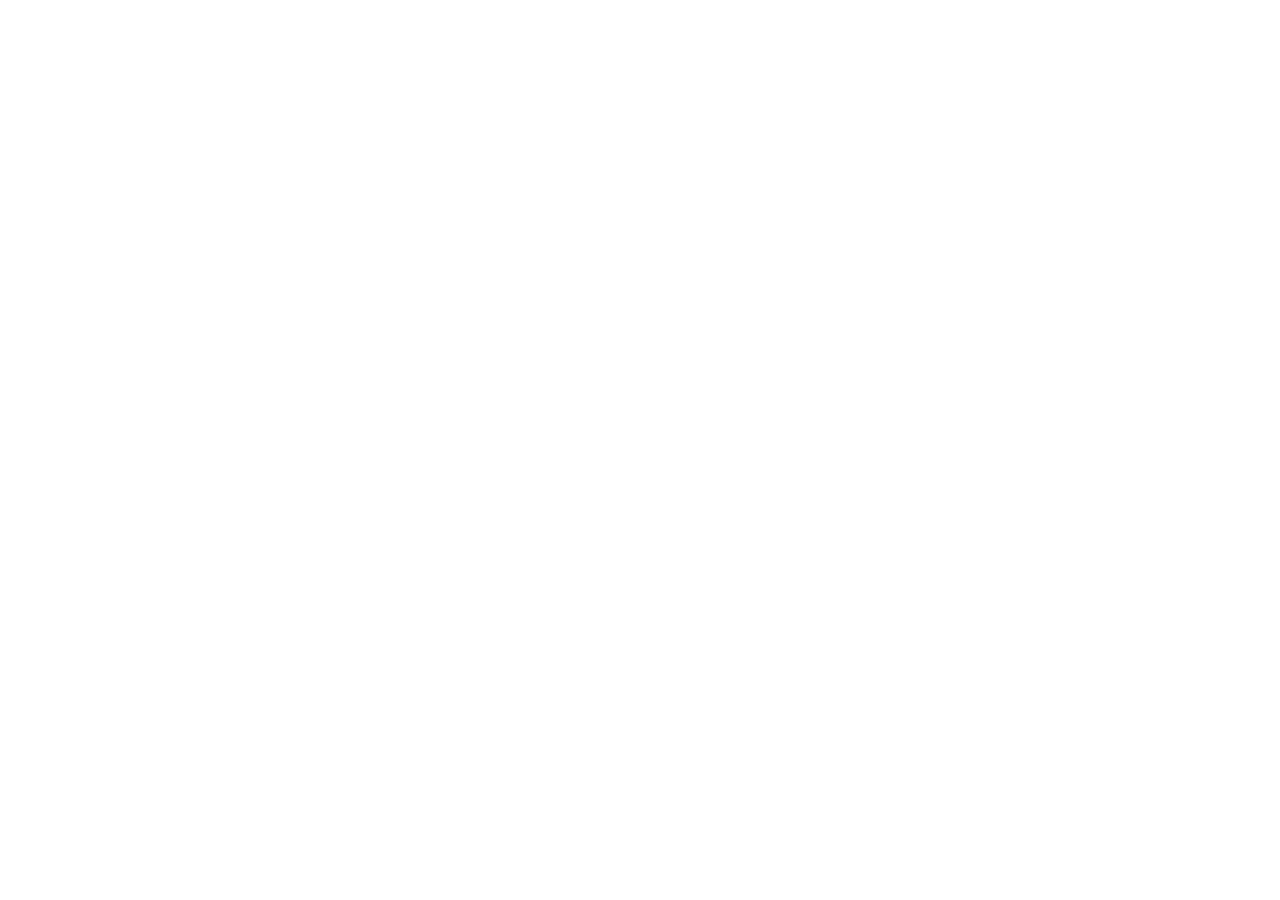
==== contact.html @ c7b489a5 "Init : création du dépôt, arborescence des fichiers et structure HTML de base" ====
<!DOCTYPE html>
<html lang="en">
<head>
    <meta charset="UTF-8">
    <meta name="viewport" content="width=device-width, initial-scale=1.0">
    <title>Contact</title>

    <!-- Votre feuille de style personnelle -->
    <link rel="stylesheet" href="css/style.css">
</head>
<body>
   
    

    <script src="js/main.js"></script>
</body>
</html>
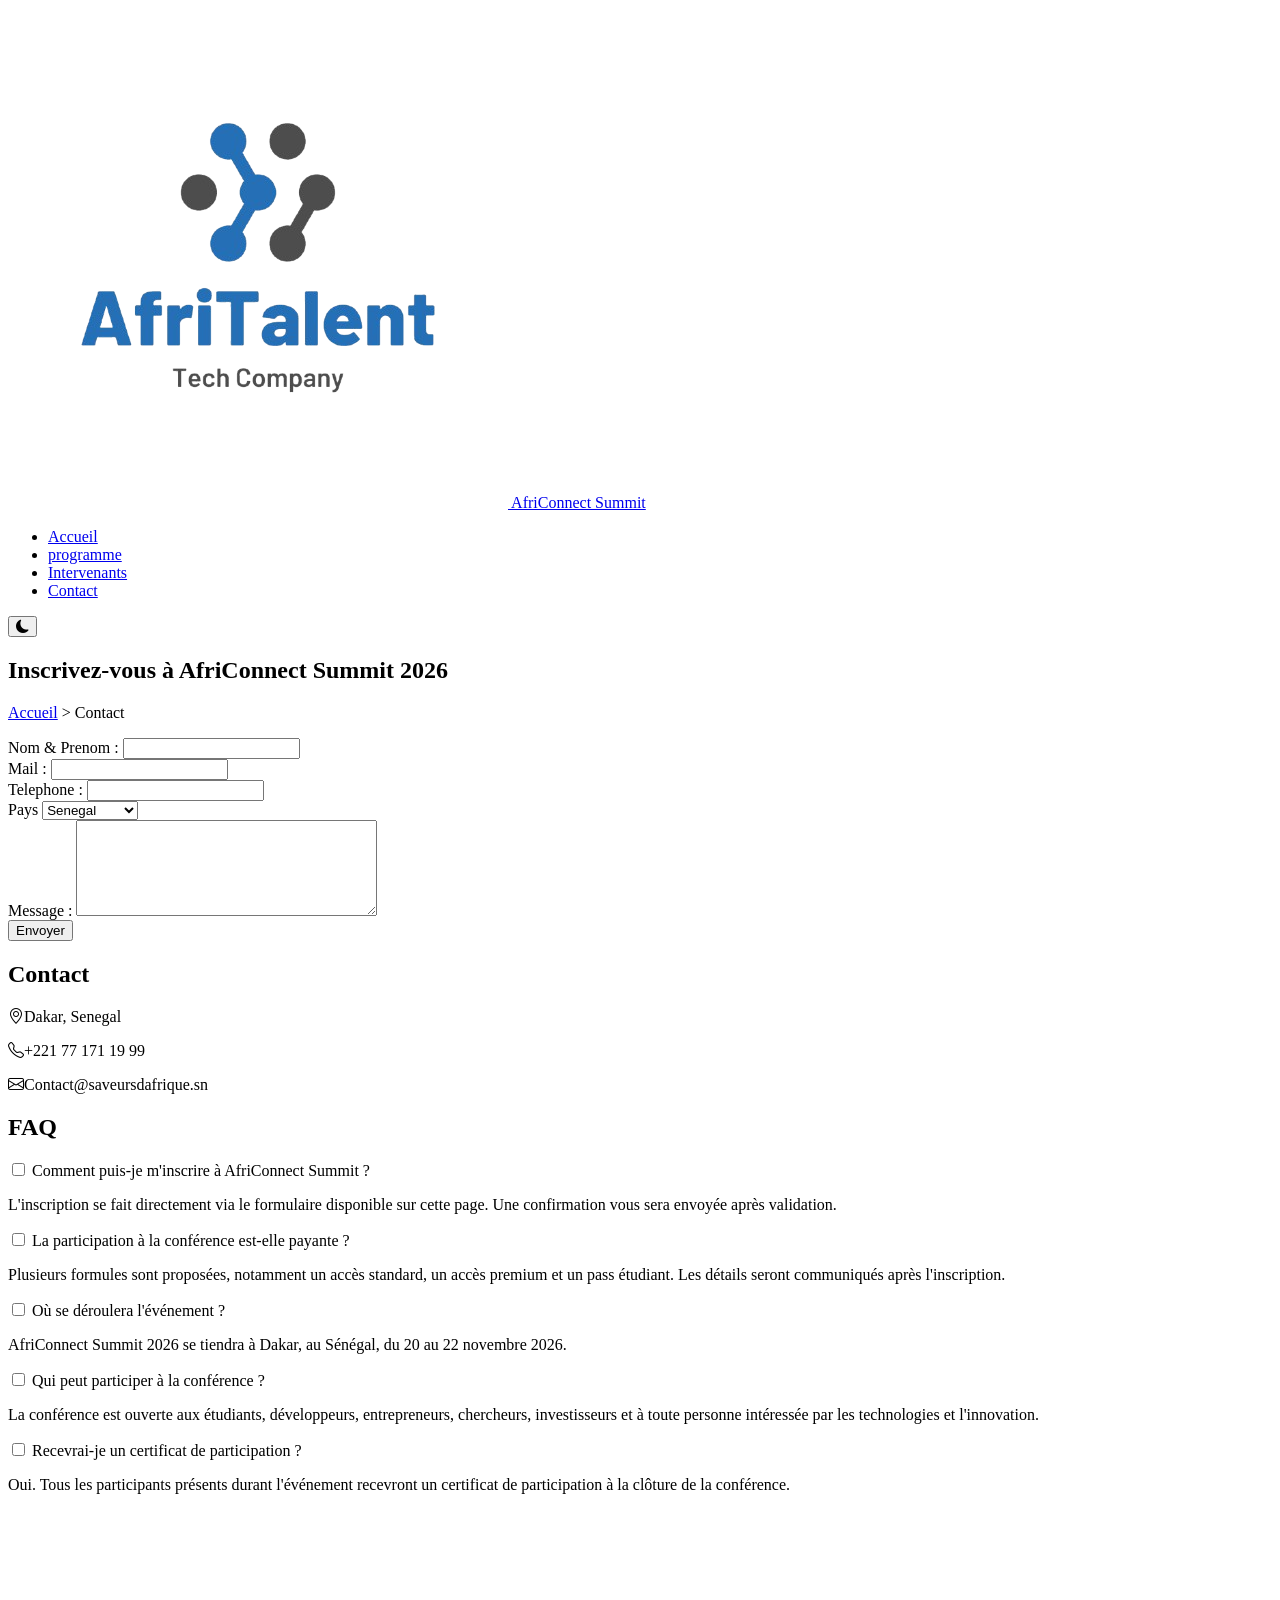
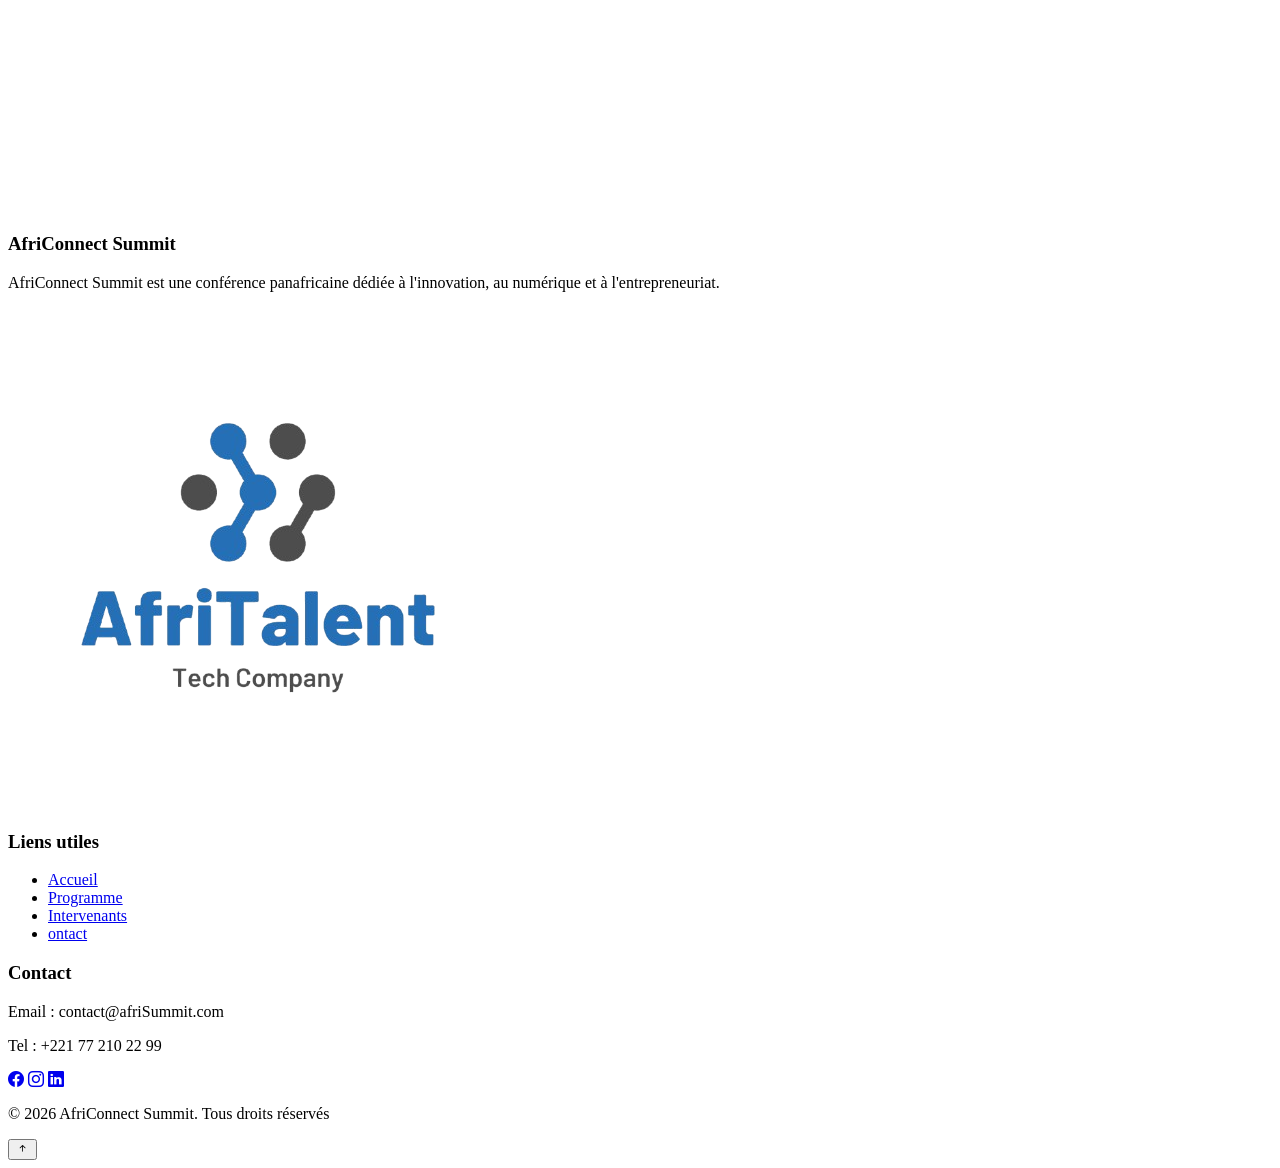
==== commit 8a928929: "HTML : structure complète des 4 pages avec sections et contenu texte" ====
--- a/contact.html
+++ b/contact.html
@@ -3,14 +3,221 @@
 <head>
     <meta charset="UTF-8">
     <meta name="viewport" content="width=device-width, initial-scale=1.0">
-    <title>Contact</title>
-
+    <title>Inscription & Contact</title>
+
+    <!--Bootstrap icon  -->
+    <link rel="stylesheet" href="https://cdn.jsdelivr.net/npm/bootstrap-icons@1.13.1/font/bootstrap-icons.min.css">
     <!-- Votre feuille de style personnelle -->
     <link rel="stylesheet" href="css/style.css">
 </head>
 <body>
-   
+   <header>
+    <nav>
+        <a href="index.html"><img src="images/logo_AfriTalent-removebg.png" alt="">
+            AfriConnect Summit
+        </a>
+        <ul>
+            <li><a href="index.html">Accueil</a></li>
+            <li><a href="programme.html">programme</a></li>
+            <li><a href="intervenants.html">Intervenants</a></li>
+            <li><a href="contact.html">Contact</a></li>
+        </ul>
+        <button>
+            <i class="bi bi-moon-fill"></i>
+        </button>
+    </nav>
+   </header>
+
+   <!-- Contenu principal -->
+    <main>
+        <!-- Section Hero -->
+        <section>
+            <div>
+                <h1>Inscrivez-vous à AfriConnect Summit 2026</h1>
+                <p>
+                    <a href="index.html">Accueil</a> > Contact
+                </p>
+            </div>
+        </section>
+
+        <!-- Section FORMULAIRE -->
+        <section>
+            <div>
+                <form action="" method="">
+                    <div class="div-form">
+                        <label for="nom">Nom & Prenom :</label>
+                        <input type="text" id="nom">
+                        <span class="erreur" id="nomPrenomErreur"></span>
+                    </div>
+                    <div class="div-form">
+                        <label for="mail">Mail :</label>
+                        <input type="email" id="mail">
+                        <span class="erreur" id="mailErreur"></span>
+                    </div>
+                    <div class="div-form">
+                        <label for="telephone">Telephone :</label>
+                        <input type="tel" name="telephone" id="telephone">
+                        <span class="erreur" id="telErreur"></span>
+                    </div>
+                    <div class="div-form">
+                        <label for="pays">Pays</label>
+                        <select name="pays" id="pays">
+                            <option value="Senegal">Senegal</option>
+                            <option value="Maroc">Maroc</option>
+                            <option value="Egypte">Egypte</option>
+                            <option value="Nigeria">Nigeria</option>
+                            <option value="Ghana">Ghana</option>
+                            <option value="Congo">RD Congo</option>
+                            <option value="Ethiopie">Ethiopie</option>
+                            <option value="Mali">Mali</option>
+                            <option value="Guinee">Guinee</option>
+                            <option value="Gambie">Gambie</option>
+                            <option value="Cote d'ivoire">Cote d'ivoire</option>
+                            <option value="Rwanda">Rwanda</option>
+                        </select>
+                        <span class="erreur" id="paysErreur"></span>
+                    </div>
+                    <div class="div-form">
+                        <label for="message">Message :</label>
+                        <textarea name="message" id="message" rows="6" cols="35"></textarea>
+                        <span class="erreur" id="messageErreur"></span>
+                    </div>
+                    <button type="submit">Envoyer</button>
+                </form>
+                <div id="confirmation" class="success"></div>
+
+            </div>
+            <div id="div-contact">  
+                <h2>Contact</h2>
+                <p><i class="bi bi-geo-alt"></i>Dakar, Senegal</p>
+                <p><i class="bi bi-telephone"></i>+221 77 171 19 99</p>
+                <p><i class="bi bi-envelope"></i>Contact@saveursdafrique.sn</p>
+            </div>
+        </section>
+
+        <!-- Section FAQ -->
+        <section>
+            <h2>FAQ</h2>
+
+            <div class="faq-item">
+                <input type="checkbox" id="faq1">
+                <label for="faq1">
+                    Comment puis-je m'inscrire à AfriConnect Summit ?
+                </label>
+
+                <div class="faq-content">
+                    <p>
+                        L'inscription se fait directement via le formulaire disponible sur cette
+                        page. Une confirmation vous sera envoyée après validation.
+                    </p>
+                </div>
+            </div>
+
+            <div class="faq-item">
+                <input type="checkbox" id="faq2">
+                <label for="faq1">
+                    La participation à la conférence est-elle payante ?
+                </label>
+                
+                <div class="faq-content">
+                    <p>
+                        Plusieurs formules sont proposées, notamment un accès standard, un accès premium et 
+                        un pass étudiant. Les détails seront communiqués après l'inscription.
+                    </p>
+                </div>
+            </div>
+
+            <div class="faq-item">
+                <input type="checkbox" id="faq3">
+                <label for="faq1">
+                    Où se déroulera l'événement ?
+                </label>
+                
+                <div class="faq-content">
+                    <p>
+                        AfriConnect Summit 2026 se tiendra à Dakar, au Sénégal, du 20 au 22 novembre 2026.
+                    </p>
+                </div>
+            </div>
+
+            <div class="faq-item">
+                <input type="checkbox" id="faq4">
+                <label for="faq1">
+                    Qui peut participer à la conférence ?
+                </label>
+                
+                <div class="faq-content">
+                    <p>
+                        La conférence est ouverte aux étudiants, développeurs, entrepreneurs, chercheurs, 
+                        investisseurs et à toute personne intéressée par les technologies et l'innovation.
+                    </p>
+                </div>
+            </div>
+
+            <div class="faq-item">
+                <input type="checkbox" id="faq5">
+                <label for="faq1">
+                    Recevrai-je un certificat de participation ?
+                </label>
+                
+                <div class="faq-content">
+                    <p>
+                        Oui. Tous les participants présents durant l'événement recevront un certificat 
+                        de participation à la clôture de la conférence.
+                    </p>
+                </div>
+            </div>
+        </section>
+
+        <!-- Section iframe -->
+        <section>
+            <iframe src="https://www.google.com/maps/embed?pb=!1m18!1m12!1m3!1d3858.5187823338842!2d-17.200932724891157!3d14.739777385763217!2m3!1f0!2f0!3f0!3m2!1i1024!2i768!4f13.1!3m3!1m2!1s0xec19feb37b00737%3A0xcc39a5adb92c7ea7!2sCentre%20des%20Expositions%20a%20Diamniadio%20(C.I.C.A.D)!5e0!3m2!1sfr!2ssn!4v1783547538819!5m2!1sfr!2ssn" width="400" height="300" style="border:0;" allowfullscreen="" loading="lazy" referrerpolicy="strict-origin-when-cross-origin"></iframe>
+        </section>
+
+    </main>
     
+
+    <footer>
+        <div>
+            <div>
+                <div>
+                    <h3>AfriConnect Summit</h3>
+                    <p>AfriConnect Summit est une conférence panafricaine dédiée à l'innovation, au numérique et à l'entrepreneuriat.</p>
+                    <img src="images/logo_AfriTalent-removebg.png" alt="">
+                </div>
+
+                <div>
+                    <h3>Liens utiles</h3>
+                    <ul >
+                        <li><a href="index.html">Accueil</a></li>
+                        <li><a href="programme.html">Programme</a></li>
+                        <li><a href="intervenants.html">Intervenants</a></li>
+                        <li><a href="contact.html">ontact</a></li>
+                    </ul>
+                </div>
+                
+                <div>
+                    <h3>Contact</h3>
+                    <p>Email : contact@afriSummit.com</p>
+                    <p>Tel : +221 77 210 22 99</p>
+                </div>
+            </div>
+
+            <div>
+                <a href="http://www.facebook.com"><i class="bi bi-facebook"></i></a>
+                <a href="http://www.instagram.com"><i class="bi bi-instagram"></i></a>
+                <a href="http://www.linkedin.com"><i class="bi bi-linkedin"></i></a>
+            </div> 
+
+            <div class="text-center py-4">
+                <p>&copy; 2026 AfriConnect Summit. Tous droits réservés</p>
+            </div>
+            <!-- Bouton retour en haut -->
+            <button id="btn-Top">
+                <i class="bi bi-arrow-up-short"></i>
+            </button>
+        </div>
+    </footer>
 
     <script src="js/main.js"></script>
 </body>
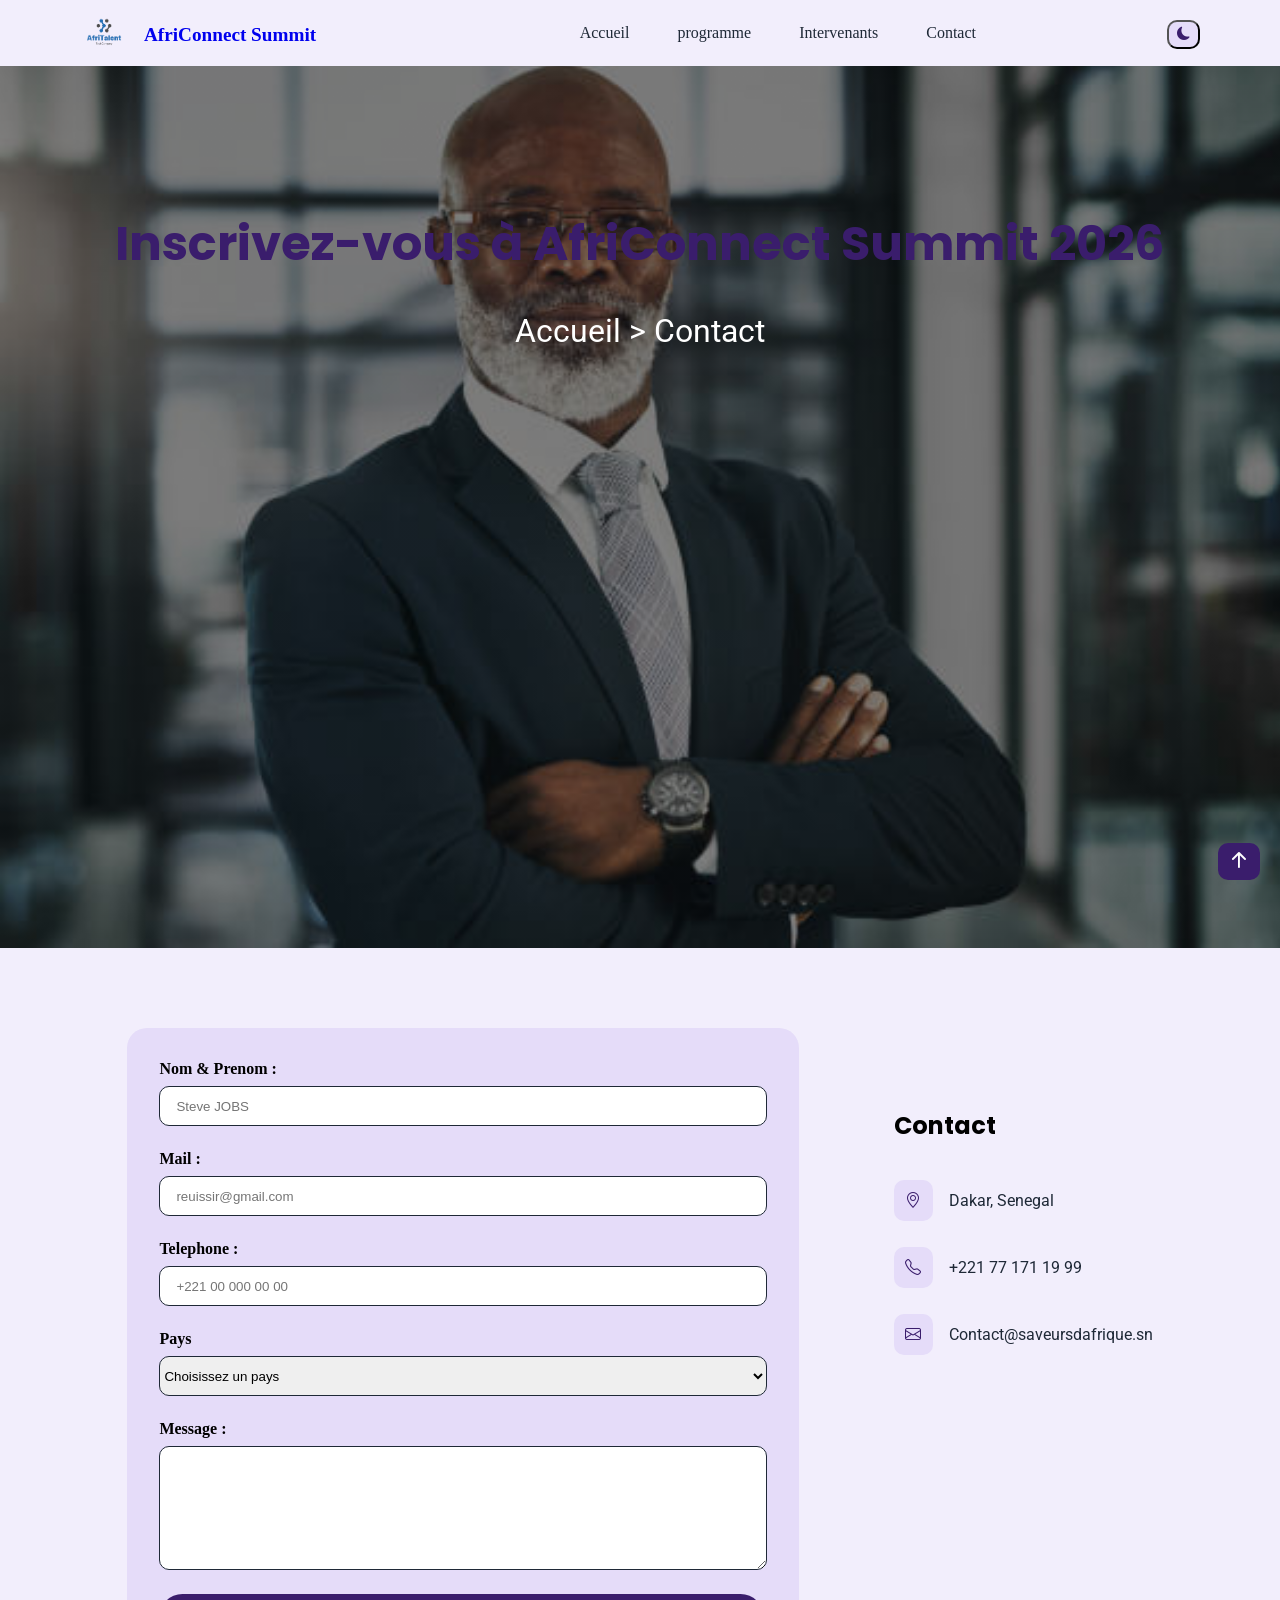
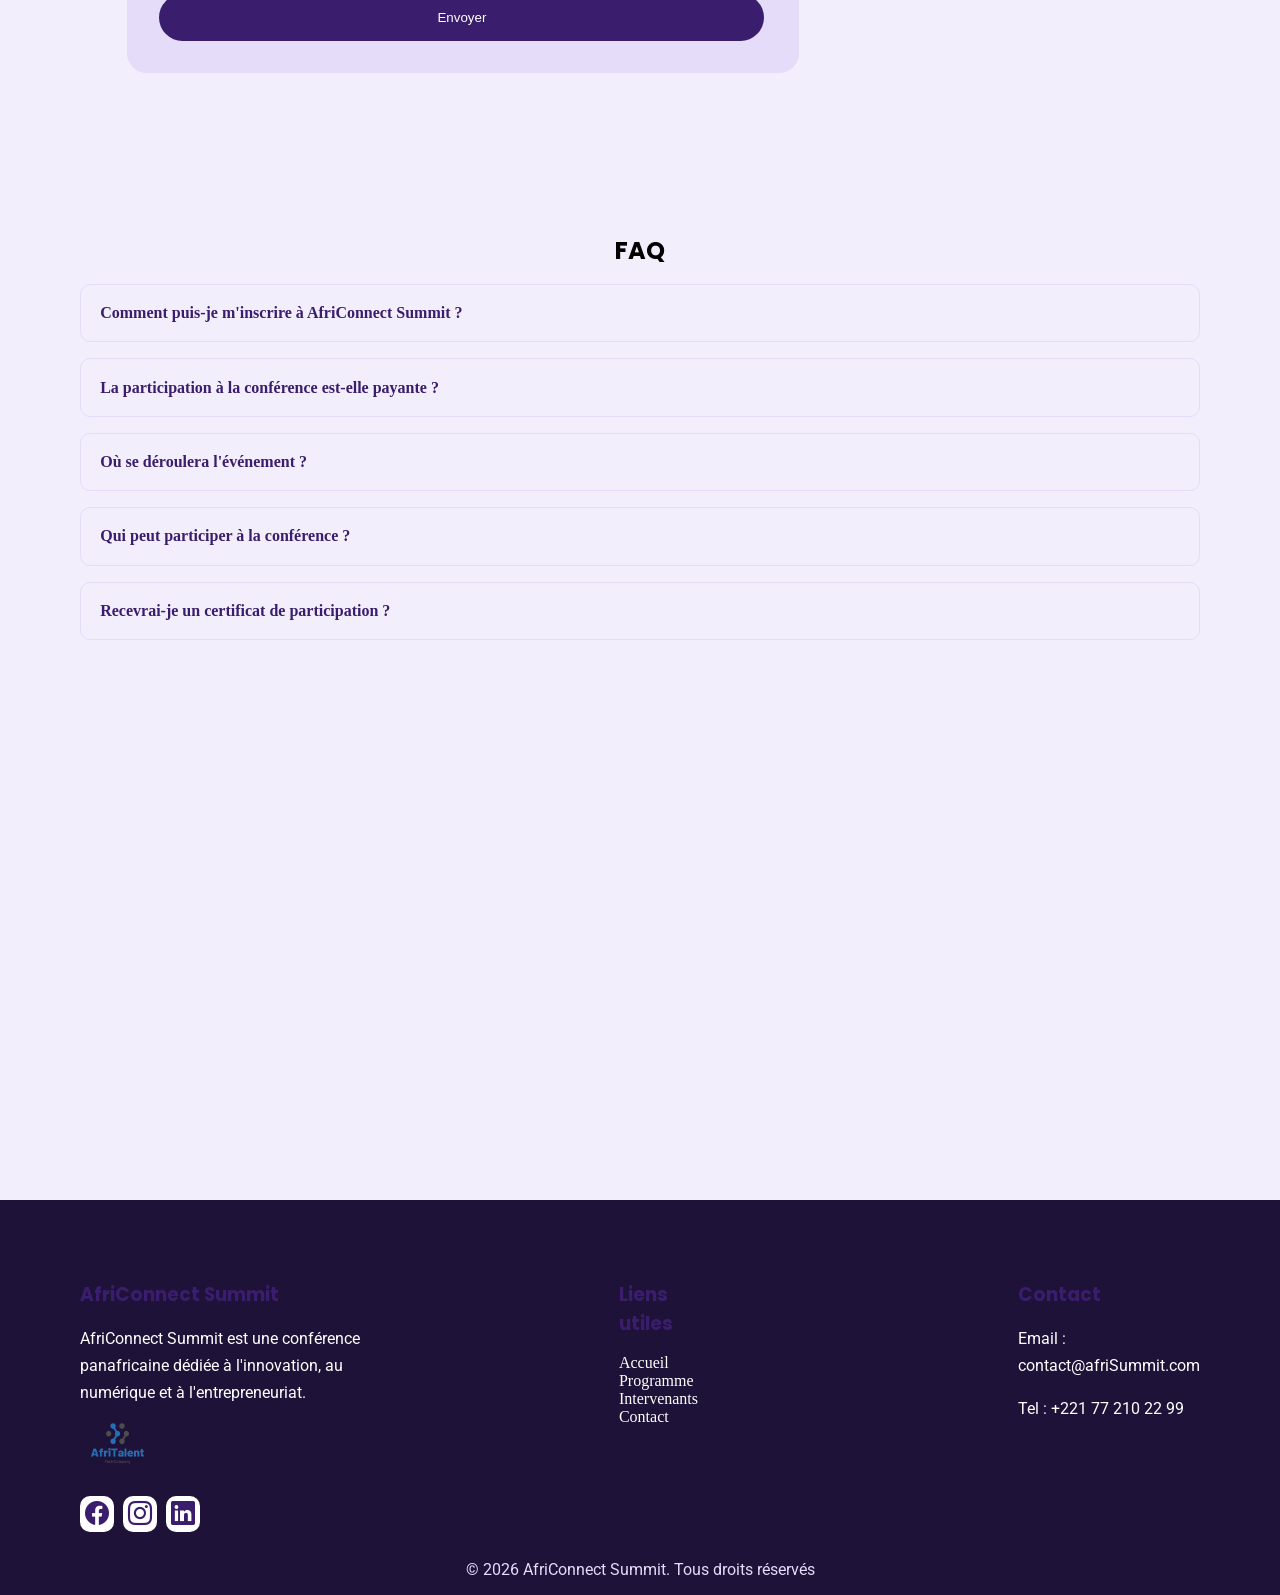
==== commit 258a850e: "CSS : variables, typographie, layout général et styles de base" ====
--- a/contact.html
+++ b/contact.html
@@ -5,34 +5,46 @@
     <meta name="viewport" content="width=device-width, initial-scale=1.0">
     <title>Inscription & Contact</title>
 
+    <!-- Polices -->
+    <link rel="preconnect" href="https://fonts.googleapis.com">
+    <link rel="preconnect" href="https://fonts.gstatic.com" crossorigin>
+    <link href="https://fonts.googleapis.com/css2?family=Poppins:ital,wght@0,100;0,200;0,300;0,400;0,500;0,600;0,700;0,800;0,900;1,100;1,200;1,300;1,400;1,500;1,600;1,700;1,800;1,900&family=Roboto:ital,wght@0,100..900;1,100..900&display=swap" rel="stylesheet">
     <!--Bootstrap icon  -->
     <link rel="stylesheet" href="https://cdn.jsdelivr.net/npm/bootstrap-icons@1.13.1/font/bootstrap-icons.min.css">
     <!-- Votre feuille de style personnelle -->
     <link rel="stylesheet" href="css/style.css">
 </head>
 <body>
-   <header>
-    <nav>
-        <a href="index.html"><img src="images/logo_AfriTalent-removebg.png" alt="">
-            AfriConnect Summit
-        </a>
-        <ul>
-            <li><a href="index.html">Accueil</a></li>
-            <li><a href="programme.html">programme</a></li>
-            <li><a href="intervenants.html">Intervenants</a></li>
-            <li><a href="contact.html">Contact</a></li>
-        </ul>
-        <button>
-            <i class="bi bi-moon-fill"></i>
-        </button>
-    </nav>
-   </header>
+    <header>
+        <nav>
+            <div class="navbar">
+                <div class="logo">
+                    <img src="images/logo_AfriTalent-removebg.png" alt="AfriConnect Summit">
+                    <a href="index.html">
+                        AfriConnect Summit
+                    </a>
+                </div>
+                <ul class="menu">
+                    <li><a href="index.html">Accueil</a></li>
+                    <li><a href="programme.html">programme</a></li>
+                    <li><a href="intervenants.html">Intervenants</a></li>
+                    <li><a href="contact.html">Contact</a></li>
+                </ul>
+            </div>
+            <button class="btn-dark">
+                <i class="bi bi-moon-fill"></i>
+            </button>
+            <button class="menu-burger">
+                <i class="bi bi-list"></i>
+            </button>
+        </nav>
+    </header>
 
    <!-- Contenu principal -->
     <main>
         <!-- Section Hero -->
-        <section>
-            <div>
+        <section id="hero-contact">
+            <div id="titre-hero-contact">
                 <h1>Inscrivez-vous à AfriConnect Summit 2026</h1>
                 <p>
                     <a href="index.html">Accueil</a> > Contact
@@ -41,62 +53,65 @@
         </section>
 
         <!-- Section FORMULAIRE -->
-        <section>
-            <div>
-                <form action="" method="">
-                    <div class="div-form">
-                        <label for="nom">Nom & Prenom :</label>
-                        <input type="text" id="nom">
-                        <span class="erreur" id="nomPrenomErreur"></span>
-                    </div>
-                    <div class="div-form">
-                        <label for="mail">Mail :</label>
-                        <input type="email" id="mail">
-                        <span class="erreur" id="mailErreur"></span>
-                    </div>
-                    <div class="div-form">
-                        <label for="telephone">Telephone :</label>
-                        <input type="tel" name="telephone" id="telephone">
-                        <span class="erreur" id="telErreur"></span>
-                    </div>
-                    <div class="div-form">
-                        <label for="pays">Pays</label>
-                        <select name="pays" id="pays">
-                            <option value="Senegal">Senegal</option>
-                            <option value="Maroc">Maroc</option>
-                            <option value="Egypte">Egypte</option>
-                            <option value="Nigeria">Nigeria</option>
-                            <option value="Ghana">Ghana</option>
-                            <option value="Congo">RD Congo</option>
-                            <option value="Ethiopie">Ethiopie</option>
-                            <option value="Mali">Mali</option>
-                            <option value="Guinee">Guinee</option>
-                            <option value="Gambie">Gambie</option>
-                            <option value="Cote d'ivoire">Cote d'ivoire</option>
-                            <option value="Rwanda">Rwanda</option>
-                        </select>
-                        <span class="erreur" id="paysErreur"></span>
-                    </div>
-                    <div class="div-form">
-                        <label for="message">Message :</label>
-                        <textarea name="message" id="message" rows="6" cols="35"></textarea>
-                        <span class="erreur" id="messageErreur"></span>
-                    </div>
-                    <button type="submit">Envoyer</button>
-                </form>
-                <div id="confirmation" class="success"></div>
-
-            </div>
-            <div id="div-contact">  
-                <h2>Contact</h2>
-                <p><i class="bi bi-geo-alt"></i>Dakar, Senegal</p>
-                <p><i class="bi bi-telephone"></i>+221 77 171 19 99</p>
-                <p><i class="bi bi-envelope"></i>Contact@saveursdafrique.sn</p>
+        <section id="formulaire">
+            <div id="form-container">
+                <div id="form">
+                    <form action="" method="">
+                        <div class="div-form">
+                            <label for="nom">Nom & Prenom :</label>
+                            <input type="text" id="nom" placeholder="Steve JOBS">
+                            <span class="erreur" id="nomPrenomErreur"></span>
+                        </div>
+                        <div class="div-form">
+                            <label for="mail">Mail :</label>
+                            <input type="email" id="mail" placeholder="reuissir@gmail.com">
+                            <span class="erreur" id="mailErreur"></span>
+                        </div>
+                        <div class="div-form">
+                            <label for="telephone">Telephone :</label>
+                            <input type="tel" name="telephone" id="telephone" placeholder="+221 00 000 00 00"> 
+                            <span class="erreur" id="telErreur"></span>
+                        </div>
+                        <div class="div-form">
+                            <label for="pays">Pays</label>
+                            <select name="pays" id="pays">
+                                <OPtion value="">Choisissez un pays</OPtion>
+                                <option value="Senegal">Senegal</option>
+                                <option value="Maroc">Maroc</option>
+                                <option value="Egypte">Egypte</option>
+                                <option value="Nigeria">Nigeria</option>
+                                <option value="Ghana">Ghana</option>
+                                <option value="Congo">RD Congo</option>
+                                <option value="Ethiopie">Ethiopie</option>
+                                <option value="Mali">Mali</option>
+                                <option value="Guinee">Guinee</option>
+                                <option value="Gambie">Gambie</option>
+                                <option value="Cote d'ivoire">Cote d'ivoire</option>
+                                <option value="Rwanda">Rwanda</option>
+                            </select>
+                            <span class="erreur" id="paysErreur"></span>
+                        </div>
+                        <div class="div-form">
+                            <label for="message">Message :</label>
+                            <textarea name="message" id="message" rows="6" cols="35"></textarea>
+                            <span class="erreur" id="messageErreur"></span>
+                        </div>
+                        <button id="btn-form" type="submit">Envoyer</button>
+                    </form>
+                    <div id="confirmation" class="success"></div>
+
+                </div>
+                <div id="div-contact">  
+                    <h2>Contact</h2>
+                    <p><i class="bi bi-geo-alt"></i>Dakar, Senegal</p>
+                    <p><i class="bi bi-telephone"></i>+221 77 171 19 99</p>
+                    <p><i class="bi bi-envelope"></i>Contact@saveursdafrique.sn</p>
+                </div>
             </div>
         </section>
 
         <!-- Section FAQ -->
-        <section>
+        <section id="FAQ">
             <h2>FAQ</h2>
 
             <div class="faq-item">
@@ -115,7 +130,7 @@
 
             <div class="faq-item">
                 <input type="checkbox" id="faq2">
-                <label for="faq1">
+                <label for="faq2">
                     La participation à la conférence est-elle payante ?
                 </label>
                 
@@ -129,7 +144,7 @@
 
             <div class="faq-item">
                 <input type="checkbox" id="faq3">
-                <label for="faq1">
+                <label for="faq3">
                     Où se déroulera l'événement ?
                 </label>
                 
@@ -142,7 +157,7 @@
 
             <div class="faq-item">
                 <input type="checkbox" id="faq4">
-                <label for="faq1">
+                <label for="faq4">
                     Qui peut participer à la conférence ?
                 </label>
                 
@@ -156,7 +171,7 @@
 
             <div class="faq-item">
                 <input type="checkbox" id="faq5">
-                <label for="faq1">
+                <label for="faq5">
                     Recevrai-je un certificat de participation ?
                 </label>
                 
@@ -170,7 +185,7 @@
         </section>
 
         <!-- Section iframe -->
-        <section>
+        <section id="iframe">
             <iframe src="https://www.google.com/maps/embed?pb=!1m18!1m12!1m3!1d3858.5187823338842!2d-17.200932724891157!3d14.739777385763217!2m3!1f0!2f0!3f0!3m2!1i1024!2i768!4f13.1!3m3!1m2!1s0xec19feb37b00737%3A0xcc39a5adb92c7ea7!2sCentre%20des%20Expositions%20a%20Diamniadio%20(C.I.C.A.D)!5e0!3m2!1sfr!2ssn!4v1783547538819!5m2!1sfr!2ssn" width="400" height="300" style="border:0;" allowfullscreen="" loading="lazy" referrerpolicy="strict-origin-when-cross-origin"></iframe>
         </section>
 
@@ -179,37 +194,37 @@
 
     <footer>
         <div>
-            <div>
-                <div>
+            <div id="infos">
+                <div id="description">
                     <h3>AfriConnect Summit</h3>
                     <p>AfriConnect Summit est une conférence panafricaine dédiée à l'innovation, au numérique et à l'entrepreneuriat.</p>
                     <img src="images/logo_AfriTalent-removebg.png" alt="">
                 </div>
 
-                <div>
+                <div id="lien">
                     <h3>Liens utiles</h3>
-                    <ul >
+                    <ul>
                         <li><a href="index.html">Accueil</a></li>
                         <li><a href="programme.html">Programme</a></li>
                         <li><a href="intervenants.html">Intervenants</a></li>
-                        <li><a href="contact.html">ontact</a></li>
+                        <li><a href="contact.html">Contact</a></li>
                     </ul>
                 </div>
                 
-                <div>
+                <div id="contact">
                     <h3>Contact</h3>
                     <p>Email : contact@afriSummit.com</p>
                     <p>Tel : +221 77 210 22 99</p>
                 </div>
             </div>
 
-            <div>
+            <div id="reseau">
                 <a href="http://www.facebook.com"><i class="bi bi-facebook"></i></a>
                 <a href="http://www.instagram.com"><i class="bi bi-instagram"></i></a>
                 <a href="http://www.linkedin.com"><i class="bi bi-linkedin"></i></a>
             </div> 
 
-            <div class="text-center py-4">
+            <div id="copyright">
                 <p>&copy; 2026 AfriConnect Summit. Tous droits réservés</p>
             </div>
             <!-- Bouton retour en haut -->
--- a/css/style.css
+++ b/css/style.css
@@ -0,0 +1,918 @@
+/* ====== Variables ====== */
+:root{
+    /* Couleurs */
+    --primary-color:#3A1D6C;        /*Couleur principale*/
+    --secondary-color:#E5DCF9;      /*Couleur secondaire*/
+    --background-color:#F2EEFC;      /*Couleur de fond*/
+    --carte-color:#FFFFFF;            /*Couleur des cartes*/
+    --text-color:#1F2937;            /*Couleur paragraphe*/
+    --dark-color:#1E1238;            /*Couleur footer*/
+
+    /* TYPOGRAPHIE */
+    --title-font:"Poppins", sans-serif;
+    --text-font:"Roboto", sans-serif;
+
+    /* ESPACEMENTS */
+    --gap:1rem;  
+
+    /* Border Radius */
+    --radius-md:10px;
+    --radius-lg:20px;
+    --radius-xl:30px;
+}
+
+/* ===== Variables du mode sombre ===== */
+[data-theme="dark"]{
+    --primary-color:#8B5CF6;      
+    --secondary-color:#3C2D63;    
+    --background-color:#12101C;   
+    --card-color:#1E1830;         
+    --text-color:#F8FAFC;         
+}
+
+/*==== Reset + base ====*/
+*{
+    margin: 0;
+    padding: 0;
+    box-sizing: border-box;         /* Les bordures et paddings sont inclus dans la taille de l'element */
+}
+body{
+    background-color: var(--background-color);
+}
+h1, h2, h3{
+    font-family: var(--title-font);
+}
+p{
+    font-family: var(--text-font);
+    color: var(--text-color);
+}
+
+/* ==== Navbar ====*/
+nav{
+    padding-bottom: 3rem;
+}
+.navbar{
+    display: flex;
+    justify-content: space-between;
+    padding: 0.5rem 5rem 0.5rem 5rem;
+    position: fixed;
+    z-index: 999;
+    background-color: var(--background-color);
+    width: 100%;
+}
+.logo{
+    display: flex;
+    gap: var(--gap);
+}
+.navbar img{
+    height: 3rem;
+}
+.logo a{
+    padding-top: 1rem;
+    text-decoration: none;
+    font-size: 1.2rem;
+    font-weight: bold;
+}
+.menu{
+    display: flex;
+    justify-content: center;
+    gap: var(--gap);
+    list-style: none;
+    padding: 1rem 13rem 1rem 0;
+}
+.menu li a{
+    text-decoration: none;
+    padding: 0.5rem 1rem;
+    color: var(--text-color);
+    transition: color 0.5s ease;
+    transition: background-color 0.5s ease;
+}
+.menu li a:hover{
+    color: var(--primary-color);
+    background-color: var(--secondary-color);
+    border-radius: var(--radius-md);
+}
+.btn-dark{
+    position: fixed;
+    top: 20px;
+    right: 5rem;
+    z-index: 999;
+    padding: 0.3rem 0.5rem;
+    border-radius: var(--radius-md);
+    color: var(--primary-color);
+    background-color: var(--secondary-color);
+}
+.menu-burger{
+    position: fixed;
+    top: 20px;
+    right: 2rem;
+    z-index: 999;
+    font-size: 2rem;
+    background: none;
+    border: none;
+    cursor: pointer;
+    display: none;      /* Pour cacher l'icone */
+}
+
+
+/* ======== Page 1 Accueil ======== */
+/* Section Hero */
+#hero-accueil{
+    min-height: 100vh;
+    padding: 5rem 0;
+}
+#hero-style{
+    display: flex;
+    justify-content: space-between;
+    padding: 0 5rem;
+    
+}
+.titre{
+    margin-top: 1rem;
+    padding-right: 8rem;
+}
+.titre h1{
+    color: var(--primary-color);
+    font-size: 3.5rem;
+}
+.titre h2{
+    padding-top: 1rem;
+    font-size: 1rem;
+    line-height: 1.7rem;
+}
+#btn-hero{
+    padding-top: 1rem;
+}
+#btn-hero #btn1{
+    padding: 10px;
+    background-color: var(--primary-color);
+    margin-right: 3px;
+    border-radius: var(--radius-md);
+    border: none;
+}
+#btn-hero #btn2{
+    padding: 10px;
+    margin-left: 3px;
+    border-radius: var(--radius-md);
+    border-color: var(--primary-color);
+    transition: background-color 0.5s ease;
+}
+#btn-hero #btn2:hover{
+    background-color: var(--primary-color);
+    border: none;
+    
+}
+#btn-hero #btn1 a{
+    text-decoration: none;
+    color: var(--carte-color);
+}
+#btn-hero #btn2 a{
+    text-decoration: none;
+    color: var(--primary-color);
+    transition: color 0.5s ease;
+}
+#btn-hero #btn2 a:hover{
+    color: var(--carte-color);
+}
+#hero-style img{
+    width: 40%;
+}
+#compte-rebour{
+    display: flex;
+    justify-content: center;
+    gap: 10rem;
+    margin: 5rem 15rem 0 15rem;
+    background-color: var(--secondary-color);
+    padding: 1rem 0;
+    border: 1px solid var(--primary-color);
+    border-radius: var(--radius-md);
+}
+#compte-rebour div h3{
+    color: var(--primary-color);
+    font-size: 2rem;
+}
+#compte-rebour div p{
+    font-weight: bold;
+}
+
+/* Section Chiffre cles */
+#chiffre{
+    padding: 5rem 0;
+    margin: 0 10rem;
+}
+#titre-chiffre h2{
+    padding-bottom: 1rem;
+}
+#titre-chiffre{
+    text-align: center;
+}
+#chiffre-cles{
+    display: grid;
+    grid-template-columns: repeat(auto-fit, minmax(250px, 1fr));    /*Colonne adaptative*/
+    gap: 1rem;
+    margin-top: 5rem;
+}
+#chiffre1{
+    grid-row: 1;
+    grid-column: 1/3;
+    text-align: center;
+    background-color: var(--secondary-color);
+    padding: 5rem 0;
+    border-radius: var(--radius-lg);
+    border: 1px solid var(--primary-color);
+}
+#chiffre2{
+    grid-row: 1;
+    grid-column: 3;
+    text-align: center;
+    background-color: var(--secondary-color);
+    padding: 5rem 0;
+    border-radius: var(--radius-lg);
+    border: 1px solid var(--primary-color);
+}
+#chiffre3{
+    grid-row: 2;
+    grid-column: 1;
+    text-align: center;
+    background-color: var(--secondary-color);
+    padding: 5rem 0;
+    border-radius: var(--radius-lg);
+    border: 1px solid var(--primary-color);
+}
+#chiffre4{
+    grid-row: 2;
+    grid-column: 2/4;
+    text-align: center;
+    background-color: var(--secondary-color);
+    padding: 5rem 0;
+    border-radius: var(--radius-lg);
+    border: 1px solid var(--primary-color);
+}
+#chiffre1 h3, #chiffre2 h3, #chiffre3 h3, #chiffre4 h3{
+    color: var(--primary-color);
+}
+
+/* SECTION  POURQUOI PARTICIPER */
+#Pourquoi{
+    padding: 5rem 0;
+    margin: 0 7rem;
+}
+#Pourquoi h2{
+    text-align: center;
+}
+#container-pourquoi{
+    display: flex;
+    justify-content: center;
+    gap: 5rem;
+    margin-top: 5rem;
+}
+.fils-pourquoi{
+    display: flex;
+    flex-direction: column;
+    align-items: center;
+    gap: 2rem;
+    line-height: 1.7rem;
+}
+.fils-pourquoi i{
+    font-size: 2rem;
+    color: var(--primary-color);
+    background-color: var(--secondary-color);
+    padding: 1rem;
+    border-radius: var(--radius-md);
+}
+
+/* SECTION INTERVENANTS */
+#intervenant{
+    padding: 5rem 0;
+    /* margin: 0 10rem; */
+    background-color: var(--secondary-color);
+}
+#titre-intervenant{
+    text-align: center;
+}
+#titre-intervenant p{
+    padding: 1rem 20rem;
+    line-height: 1.7rem;
+}
+#intervenant-container{
+    display: grid;
+    grid-template-columns: repeat(auto-fit, minmax(250px, 1fr));    /*Colonne adaptative*/
+    margin: 0 5rem;
+    gap: 1.5rem;
+}
+.card-intrvnt{
+    text-align: center;
+    background-color: var(--carte-color);
+    display: flex;
+    flex-direction: column;
+    gap: 0.5rem;
+    border: 1.5px solid var(--primary-color);
+    border-radius: var(--radius-md);
+    margin-top: 3rem;
+    padding-bottom: 1rem;
+    transition: transform 0.5s ease ;
+}
+.card-intrvnt:hover{
+    transform: translateY(-10px);
+    box-shadow: 0 15px 30px var(--primary-color);
+}
+.card-intrvnt img{
+    width: 100%;
+    border-radius: 10px 10px 0 0;
+}
+.card-intrvnt strong{
+    /* color: var(--primary-color); */
+}
+#btn-intrvnt{
+    margin: 5rem 0 0 33rem;
+    padding: 1rem;
+    background-color: var(--primary-color);
+    border-radius: var(--radius-md);
+    border: none;
+    transition: transform 1s ease ;
+}
+#btn-intrvnt a{
+    text-decoration: none;
+    color: var(--carte-color);
+}
+#btn-intrvnt:hover{
+    padding: 1rem 0.5rem;
+    transform: translateY(10px);
+}
+
+/* Section Nos sponsors */
+#sponsor{
+    padding: 5rem 0;
+}
+#titre-sponsor{
+    text-align: center;
+}
+#titre-sponsor p{
+    padding: 0 25rem;
+    margin-top: 1rem;
+    line-height: 1.7;
+}
+.sponsor h3{
+    text-align: center;
+    margin: 4rem 0 2rem 0;
+}
+#sponsor-or{
+    display: flex;
+    justify-content: center;
+    gap: var(--gap);
+}
+#sponsor-or img{
+    width: 23%;
+}
+#sponsor-argent{
+    display: flex;
+    justify-content: center;
+    gap: var(--gap);
+}
+#sponsor-argent img{
+    width: 15%;
+}
+#sponsor-bronze{
+    display: flex;
+    justify-content: center;
+    gap: var(--gap);
+}
+#sponsor-bronze img{
+    width: 10%;
+}
+
+/* Footer */
+footer{
+    background-color: var(--dark-color);
+    padding: 5rem 5rem 0 5rem ;
+    color: var(--primary-color);
+}
+#infos{
+    display: flex;
+    justify-content: space-between;
+}
+#infos img{
+    width: 25%;
+}
+#description{
+    padding-right: 15rem;
+}
+#description p{
+    color: var(--carte-color);
+    line-height: 1.7rem;
+    padding-top: 1rem;
+}
+#lien ul{
+    list-style: none;
+    padding-top: 1rem;
+}
+#lien ul li a{
+    text-decoration: none;
+    color: var(--carte-color);
+    transition: color 0.5s ease;
+}
+#lien ul li a:hover{
+    color: var(--primary-color);
+}
+#contact{
+    margin-left: 20rem;
+}
+#contact p{
+    color: var(--carte-color);
+    line-height: 1.7rem;
+    padding-top: 1rem;
+    transition: color 0.5s ease;
+}
+#contact p:hover{
+    color: var(--primary-color);
+}
+#reseau{
+    padding: 1rem 0;
+}
+#reseau i{
+    font-size: 1.5rem;
+    color: var(--primary-color);
+    background-color: var(--carte-color);
+    padding: 5px;
+    border-radius: var(--radius-md);
+    margin-right: 5px;
+}
+#copyright{
+    text-align: center;
+    padding: 1rem 0;
+}
+#copyright p{
+    color: var(--secondary-color);
+}
+#btn-Top{
+    position: fixed;
+    bottom: 20px;               /* Distance depuis le bas */
+    right: 20px;                /* Distance depuis le cote droit */
+    padding: 0 5px;
+    font-size: 2em;
+    border: none;
+    border-radius: 10px;
+    background-color: var(--primary-color);
+    color: var(--carte-color);
+    transform: translateY(0);
+    transition: transform 1s ease;
+    cursor: pointer;
+}
+#btn-Top:hover{
+    transform: translateY(-10px);
+}
+
+
+/* ========= Page 2 : Programme ======== */
+/* Section Hero */
+#hero-programme{
+    /* padding-top: 5rem; */
+    background-image: linear-gradient(to bottom,rgba(0, 0, 0, 0.5),rgba(0, 0, 0, 0.5)),url("../images/Amadou_Diallo.jpg");
+    height: 100vh;
+    background-size: cover;
+    /* background-position: center; */
+}
+#hero-titre{
+    text-align: center;
+    /* font-size: 3em; */
+    color: var(--primary-color);
+    padding: 10rem 5rem 0 5rem;
+}
+#hero-titre h1{
+    font-size: 3rem;
+}
+#hero-titre P{
+    padding-top: 2rem;
+    font-size: 2rem;
+    color: var(--carte-color);
+}
+#hero-titre P a{
+    text-decoration: none;
+    color: var(--carte-color);
+    transition: color 0.5s ease;
+}
+#hero-titre P a:hover{
+    color: var(--primary-color);
+}
+
+/* Section programme */
+#programme{
+    padding: 5rem 0;
+
+}
+#programme h2{
+    text-align: center;
+}
+#btn-programme{
+    padding: 3em 0;
+    text-align: center;
+}
+#btn-programme button{
+    padding: 0.7rem 2rem;
+    background-color: var(--primary-color);
+    color: var(--carte-color);
+    border-radius: var(--radius-xl);
+    border: none;
+    margin-right: 1rem;
+    transition: transform 0.5s ease
+}
+#btn-programme button:hover{
+    transform: translateY(-10px);
+    box-shadow: 0 15px 30px var(--primary-color);
+}
+.jour{
+    color: var(--primary-color);
+}
+#jour1{
+    padding-bottom: 3rem;
+}
+#jour1 h2{
+    padding-bottom: 3rem;
+}
+#jour2{
+    padding-bottom: 3rem;
+}
+#jour2 h2{
+    padding-bottom: 3rem;
+}
+#jour3 h2{
+    padding-bottom: 3rem;
+}
+table{
+    border-collapse: collapse;
+    position: relative;
+    margin-left: 15rem;
+}
+td, th{
+    border: var(--text-color) 1px solid;  
+    padding: 2rem;
+}
+th{
+    background-color: var(--secondary-color);
+}
+
+/* Section THÉMATIQUES */
+#theme{
+    padding: 5rem 0;
+    background-color: var(--secondary-color);
+}
+#titre-theme{
+    text-align: center;
+}
+#titre-theme h2{
+    padding-bottom: 1rem;
+}
+#titre-theme p{
+    margin: 0 23rem;
+    line-height: 1.7rem;
+}
+#theme-container{
+    display: grid;
+    grid-template-columns: repeat(auto-fit, minmax(250px, 1fr));    /*Colonne adaptative*/
+    gap: 5rem;
+    margin-top: 5rem;
+    padding: 0 5rem;
+}
+#theme1{
+    grid-row: 1;
+    display: flex;
+    flex-direction: column;
+    gap: 1rem;
+    align-items: center;
+    /* margin: 0 6rem; */
+    background-color: var(--carte-color);
+    border: 1.5px solid var(--primary-color);
+    border-radius: var(--radius-md);
+    padding: 2rem;
+    transition: transform 0.5s ease ;
+}
+#theme1:hover{
+    transform: translateY(-10px);
+    box-shadow: 0 15px 30px var(--primary-color);
+}
+
+#theme2{
+    grid-row: 1;
+    display: flex;
+    flex-direction: column;
+    gap: 1rem;
+    align-items: center;
+    /* margin: 0 6.4rem; */
+    background-color: var(--carte-color);
+    border: 1.5px solid var(--primary-color);
+    border-radius: var(--radius-md);
+    padding: 2rem;
+    transition: transform 0.5s ease ;
+}
+#theme2:hover{
+    transform: translateY(-10px);
+    box-shadow: 0 15px 30px var(--primary-color);
+}
+#theme3{
+    grid-row: 2;
+    display: flex;
+    flex-direction: column;
+    gap: 1rem;
+    align-items: center;
+    /* margin: 0 6rem; */
+    background-color: var(--carte-color);
+    border: 1.5px solid var(--primary-color);
+    border-radius: var(--radius-md);
+    padding: 2rem;
+    transition: transform 0.5s ease ;
+}
+#theme3:hover{
+    transform: translateY(-10px);
+    box-shadow: 0 15px 30px var(--primary-color);
+}
+#theme4{
+    grid-row: 2;
+    display: flex;
+    flex-direction: column;
+    gap: 1rem;
+    align-items: center;
+    /* margin: 0 5rem; */
+    background-color: var(--carte-color);
+    border: 1.5px solid var(--primary-color);
+    border-radius: var(--radius-md);
+    padding: 2rem;
+    transition: transform 0.5s ease ;
+}
+#theme4:hover{
+    transform: translateY(-10px);
+    box-shadow: 0 15px 30px var(--primary-color);
+}
+#theme-container i{
+    font-size: 2rem;
+    color: var(--primary-color);
+    background-color: var(--secondary-color);
+    padding: 0.8rem;
+    border-radius: var(--radius-md);
+}
+#theme-container p{
+    line-height: 1.7rem;
+}
+
+
+/* ======== Page 3 : Intervenants ======== */
+/* Section hero */
+#hero-intervenant{
+    background-image: linear-gradient(to bottom,rgba(0, 0, 0, 0.5),rgba(0, 0, 0, 0.5)),url("../images/Amadou_Diallo.jpg");
+    height: 100vh;
+    background-size: cover;
+}
+#titre-hero-intrvnt{
+    text-align: center;
+    color: var(--primary-color);
+    padding: 10rem 5rem 0 5rem;
+}
+#titre-hero-intrvnt h1{
+    font-size: 3rem;
+}
+#titre-hero-intrvnt p{
+    padding-top: 2rem;
+    font-size: 2rem;
+    color: var(--carte-color);
+}
+#titre-hero-intrvnt P a{
+    text-decoration: none;
+    color: var(--carte-color);
+    transition: color 0.5s ease;
+}
+#titre-hero-intrvnt P a:hover{
+    color: var(--primary-color);
+}
+
+/* Section intervenants */
+#intervenant{
+    padding: 5rem 0;
+}
+#intervenant select{
+    margin-left: 5rem;
+    padding: 0.5rem 2rem;
+    background-color: var(--primary-color);
+    color: var(--carte-color);
+    border-radius: var(--radius-md);
+    border: none;
+    transition: transform 0.5s ease
+}
+#intervenant select:hover{
+    transform: translateY(-10px);
+}
+#profit-container{
+    display: grid;
+    grid-template-columns: repeat(auto-fit, minmax(250px, 1fr));    /*Colonne adaptative*/
+    /* margin: 0 5rem; */
+    gap: 1.5rem;
+    margin: 0 10rem;
+    padding-top: 2rem;
+}
+#profit-container article{
+    text-align: center;
+    background-color: var(--carte-color);
+    display: flex;
+    flex-direction: column;
+    gap: 0.5rem;
+    border: 1.5px solid var(--primary-color);
+    border-radius: var(--radius-md);
+    margin-top: 3rem;
+    padding-bottom: 1rem;
+    transition: transform 0.5s ease;
+}
+#profit-container article:hover{
+    transform: translateY(-10px);
+    box-shadow: 0 15px 30px var(--primary-color);
+}
+#profit-container img{
+    width: 100%;
+    border-radius: 10px 10px 0 0;
+}
+
+
+/* ======== Page 4 : Contact ======== */
+/* Section Hero */
+#hero-contact{
+    background-image: linear-gradient(to bottom,rgba(0, 0, 0, 0.5),rgba(0, 0, 0, 0.5)),url("../images/Amadou_Diallo.jpg");
+    height: 100vh;
+    background-size: cover;
+}
+#titre-hero-contact{
+    text-align: center;
+    color: var(--primary-color);
+    padding: 10rem 5rem 0 5rem;
+}
+#titre-hero-contact h1{
+    font-size: 3rem;
+}
+#titre-hero-contact p{
+    padding-top: 2rem;
+    font-size: 2rem;
+    color: var(--carte-color);
+}
+#titre-hero-contact p a{
+    text-decoration: none;
+    color: var(--carte-color);
+    transition: color 0.5s ease;
+}
+#titre-hero-contact p a:hover{
+    color: var(--primary-color);
+}
+
+/* Section formulaire */
+#formulaire{
+    padding: 5rem;
+}
+#form-container{
+    display: flex;
+    flex-wrap: wrap;
+    justify-content: space-around;
+    /* gap: 2rem; */
+}
+#form{
+    width: 60%;
+    background-color: var(--secondary-color);
+    padding: 2rem;
+    border-radius: var(--radius-lg);
+}
+form{
+    display: flex;
+    flex-direction: column;
+    gap: 1rem;
+}
+.div-form{
+    display: flex;
+    flex-direction: column;
+    gap: 0.5rem;
+}
+input{
+    height: 2.5rem;
+    padding: 0 1rem;
+    border-radius: var(--radius-md);
+    border: var(--text-color) 1px solid;
+    transition: box-shadow 0.5s ease
+}
+input:focus{
+    outline: none;
+    border: var(--primary-color) 1.5px solid;
+    box-shadow: 0 0px 10px var(--primary-color);
+}
+select{
+    height: 2.5rem;
+    border-radius: var(--radius-md);
+    border: var(--text-color) 1px solid;
+    transition: box-shadow 0.3s ease
+}
+select:focus{
+    outline: none;
+    border: var(--primary-color) 1px solid;
+    border: var(--primary-color) 1.5px solid;
+    box-shadow: 0 0px 10px var(--primary-color);
+}
+label{
+    font-weight: bold;
+}
+textarea{
+    border-radius: var(--radius-md);
+    border: var(--text-color) 1px solid;
+    transition: box-shadow 0.5s ease;
+    padding: 1rem;
+}
+textarea:focus{
+    outline: none;
+    border: var(--primary-color) 1px solid;
+    border: var(--primary-color) 1.5px solid;
+    box-shadow: 0 0px 10px var(--primary-color);
+}
+#btn-form{
+    padding: 1rem;
+    background-color: var(--primary-color);
+    margin-right: 3px;
+    border-radius: var(--radius-xl);
+    border: none;
+    color: var(--carte-color);
+    transition: transform 0.5s ease
+}
+#btn-form:hover{
+    transform: translateY(-5px);
+    box-shadow: 0 15px 30px var(--primary-color);
+}
+#div-contact{
+    display: flex;
+    flex-direction: column;
+    gap: 3rem;
+    padding-top: 5rem;
+}
+#div-contact i{
+    margin-right: 1rem;
+    color: var(--primary-color);
+    background-color: var(--secondary-color);
+    padding: 0.7rem;
+    border-radius: var(--radius-md);
+}
+
+/* Section FAQ */
+#FAQ{
+    padding: 5rem;
+}
+#FAQ h2{
+    text-align: center;
+    margin-bottom: 1rem;
+}
+
+
+
+
+.faq-item{
+    border: 1px solid var(--secondary-color);
+    border-radius: var(--radius-md);
+    margin-bottom: 1rem;
+    background-color: var(--card-color);
+    overflow: hidden;
+}
+
+/* Cache le checkbox */
+.faq-item input{
+    display: none;
+}
+
+/* Question */
+.faq-item label{
+    display: flex;
+    justify-content: space-between;
+    align-items: center;
+    padding: 1.2rem;
+    font-weight: 600;
+    color: var(--primary-color);
+    cursor: pointer;
+    /* transition: var(--transition-fast); */
+    transition: background-color 0.5s ease
+}
+
+/* Effet au survol */
+.faq-item label:hover{
+    background-color: var(--secondary-color);
+}
+
+/* Réponse (fermée par défaut) */
+.faq-content{
+    max-height: 0;
+    overflow: hidden;
+    transition: max-height .4s ease;
+}
+
+/* Texte de la réponse */
+.faq-content p{
+    padding: 1.2rem 1.2rem;
+    color: var(--text-color);
+    line-height: 1.7;
+}
+
+/* Ouverture de l'accordéon */
+.faq-item input:checked ~ .faq-content{
+    max-height: 200px;
+}
+
+/* Section iframe */
+#iframe{
+    padding: 5rem;
+}
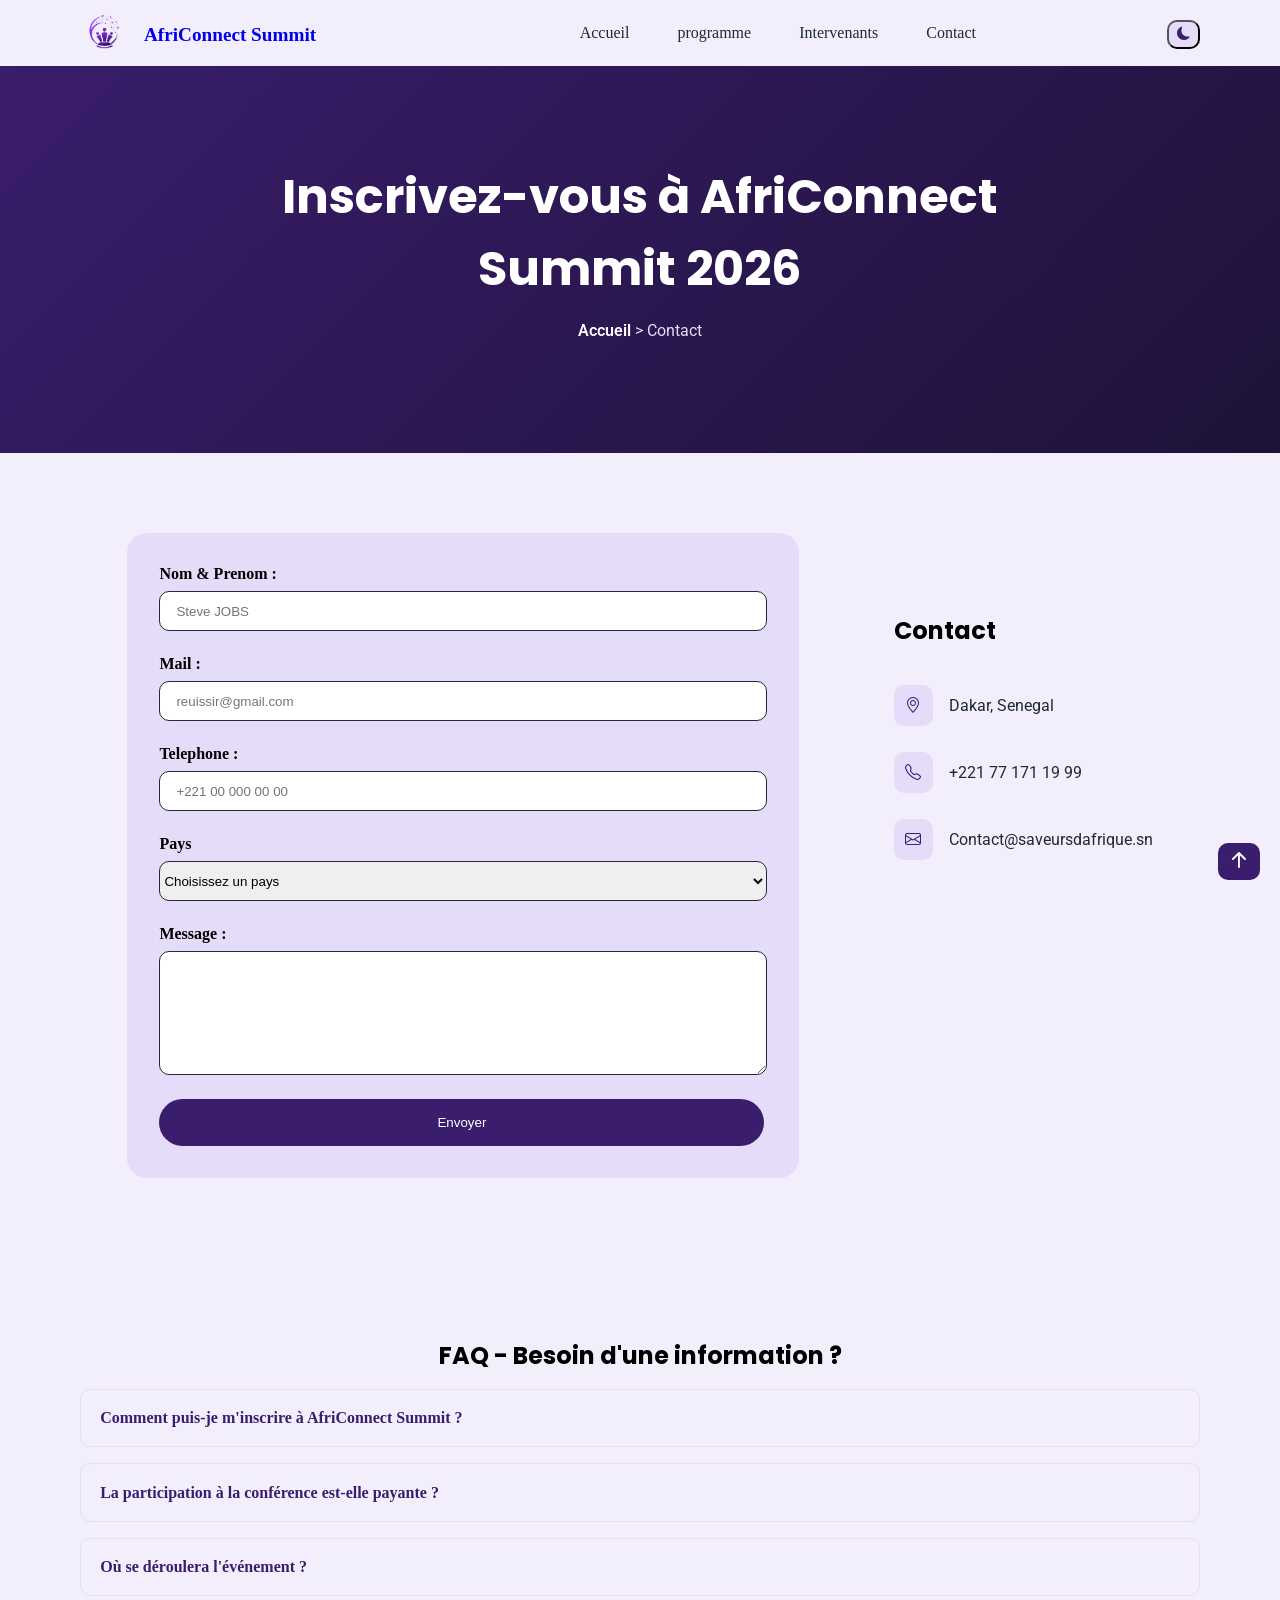
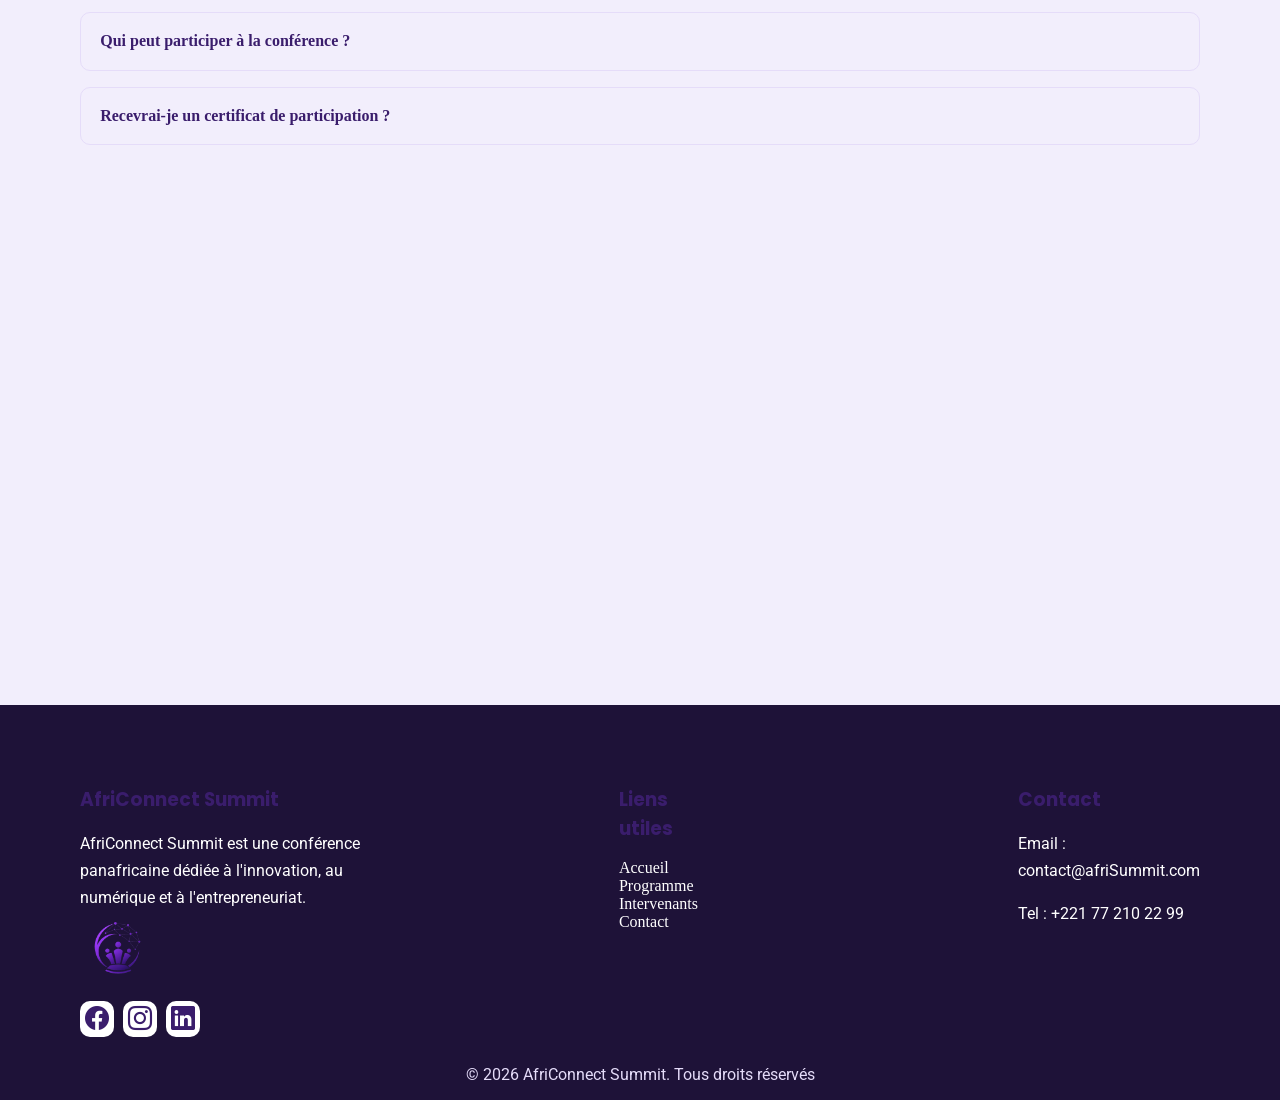
==== commit ded18973: "CSS : sections hero et cartes intervenants, effets hover" ====
--- a/contact.html
+++ b/contact.html
@@ -19,7 +19,7 @@
         <nav>
             <div class="navbar">
                 <div class="logo">
-                    <img src="images/logo_AfriTalent-removebg.png" alt="AfriConnect Summit">
+                    <img src="images/logo_AfriConnect_Summit-removebg-preview.png" alt="AfriConnect Summit">
                     <a href="index.html">
                         AfriConnect Summit
                     </a>
@@ -112,7 +112,7 @@
 
         <!-- Section FAQ -->
         <section id="FAQ">
-            <h2>FAQ</h2>
+            <h2>FAQ - Besoin d'une information ?</h2>
 
             <div class="faq-item">
                 <input type="checkbox" id="faq1">
@@ -198,7 +198,7 @@
                 <div id="description">
                     <h3>AfriConnect Summit</h3>
                     <p>AfriConnect Summit est une conférence panafricaine dédiée à l'innovation, au numérique et à l'entrepreneuriat.</p>
-                    <img src="images/logo_AfriTalent-removebg.png" alt="">
+                    <img src="images/logo_AfriConnect_Summit-removebg-preview.png" alt="">
                 </div>
 
                 <div id="lien">
--- a/css/style.css
+++ b/css/style.css
@@ -133,7 +133,7 @@
 }
 .titre h1{
     color: var(--primary-color);
-    font-size: 3.5rem;
+    font-size: 3rem;
 }
 .titre h2{
     padding-top: 1rem;
@@ -175,13 +175,15 @@
     color: var(--carte-color);
 }
 #hero-style img{
-    width: 40%;
+    width: 100%;
+    height: 400px;
+    object-fit: cover;
+    border-radius: var(--radius-lg);
 }
 #compte-rebour{
     display: flex;
-    justify-content: center;
-    gap: 10rem;
-    margin: 5rem 15rem 0 15rem;
+    justify-content: space-around;
+    margin: 5rem 5rem 0 5rem;
     background-color: var(--secondary-color);
     padding: 1rem 0;
     border: 1px solid var(--primary-color);
@@ -190,9 +192,11 @@
 #compte-rebour div h3{
     color: var(--primary-color);
     font-size: 2rem;
+    text-align: center;
 }
 #compte-rebour div p{
     font-weight: bold;
+    text-align: center;
 }
 
 /* Section Chiffre cles */
@@ -327,7 +331,7 @@
     margin: 5rem 0 0 33rem;
     padding: 1rem;
     background-color: var(--primary-color);
-    border-radius: var(--radius-md);
+    border-radius: var(--radius-xl);
     border: none;
     transition: transform 1s ease ;
 }
@@ -338,6 +342,7 @@
 #btn-intrvnt:hover{
     padding: 1rem 0.5rem;
     transform: translateY(10px);
+    box-shadow: 0 15px 30px var(--primary-color);
 }
 
 /* Section Nos sponsors */
@@ -466,34 +471,37 @@
 /* ========= Page 2 : Programme ======== */
 /* Section Hero */
 #hero-programme{
-    /* padding-top: 5rem; */
-    background-image: linear-gradient(to bottom,rgba(0, 0, 0, 0.5),rgba(0, 0, 0, 0.5)),url("../images/Amadou_Diallo.jpg");
-    height: 100vh;
-    background-size: cover;
-    /* background-position: center; */
-}
-#hero-titre{
-    text-align: center;
-    /* font-size: 3em; */
-    color: var(--primary-color);
-    padding: 10rem 5rem 0 5rem;
-}
+    min-height: 45vh;
+    background: linear-gradient(135deg, var(--primary-color), var(--dark-color));  /*135 dégradé diagonale L/R*/
+    display: flex;
+    justify-content: center;
+    align-items: center;
+    text-align: center;
+    padding: 2rem 3rem;
+}
+
 #hero-titre h1{
+    color: var(--carte-color);
     font-size: 3rem;
-}
-#hero-titre P{
-    padding-top: 2rem;
-    font-size: 2rem;
-    color: var(--carte-color);
-}
-#hero-titre P a{
+    margin-bottom: 1rem;
+}
+
+#hero-titre p{
+    color: var(--secondary-color);
+    font-size: 1rem;
+}
+
+#hero-titre p a{
     text-decoration: none;
     color: var(--carte-color);
-    transition: color 0.5s ease;
-}
-#hero-titre P a:hover{
-    color: var(--primary-color);
-}
+    font-weight: 600;
+    transition: color 0.3s ease
+}
+
+#hero-titre p a:hover{
+    color: var(--secondary-color);
+}
+
 
 /* Section programme */
 #programme{
@@ -514,7 +522,7 @@
     border-radius: var(--radius-xl);
     border: none;
     margin-right: 1rem;
-    transition: transform 0.5s ease
+    transition: transform 0.5s ease;
 }
 #btn-programme button:hover{
     transform: translateY(-10px);
@@ -542,12 +550,16 @@
     border-collapse: collapse;
     position: relative;
     margin-left: 15rem;
+    box-shadow: 0 4px 15px var(--secondary-color);
 }
 td, th{
-    border: var(--text-color) 1px solid;  
     padding: 2rem;
 }
 th{
+    background-color: var(--primary-color);
+    color: var(--carte-color);
+}
+.colonne{
     background-color: var(--secondary-color);
 }
 
@@ -657,30 +669,31 @@
 /* ======== Page 3 : Intervenants ======== */
 /* Section hero */
 #hero-intervenant{
-    background-image: linear-gradient(to bottom,rgba(0, 0, 0, 0.5),rgba(0, 0, 0, 0.5)),url("../images/Amadou_Diallo.jpg");
-    height: 100vh;
-    background-size: cover;
-}
-#titre-hero-intrvnt{
-    text-align: center;
-    color: var(--primary-color);
-    padding: 10rem 5rem 0 5rem;
+    min-height: 45vh;
+    background: linear-gradient(135deg, var(--primary-color), var(--dark-color));  /*135 dégradé diagonale L/R*/
+    display: flex;
+    justify-content: center;
+    align-items: center;
+    text-align: center;
+    padding: 2rem;
 }
 #titre-hero-intrvnt h1{
+    color: var(--carte-color);
     font-size: 3rem;
+    margin-bottom: 1rem;
 }
 #titre-hero-intrvnt p{
-    padding-top: 2rem;
-    font-size: 2rem;
-    color: var(--carte-color);
+    color: var(--secondary-color);
+    font-size: 1rem;
 }
 #titre-hero-intrvnt P a{
     text-decoration: none;
     color: var(--carte-color);
-    transition: color 0.5s ease;
+    font-weight: 600;
+    transition: color 0.3s ease
 }
 #titre-hero-intrvnt P a:hover{
-    color: var(--primary-color);
+    color: var(--secondary-color);
 }
 
 /* Section intervenants */
@@ -692,12 +705,13 @@
     padding: 0.5rem 2rem;
     background-color: var(--primary-color);
     color: var(--carte-color);
-    border-radius: var(--radius-md);
+    border-radius: var(--radius-xl);
     border: none;
     transition: transform 0.5s ease
 }
 #intervenant select:hover{
     transform: translateY(-10px);
+    box-shadow: 0 15px 30px var(--primary-color);
 }
 #profit-container{
     display: grid;
@@ -732,30 +746,31 @@
 /* ======== Page 4 : Contact ======== */
 /* Section Hero */
 #hero-contact{
-    background-image: linear-gradient(to bottom,rgba(0, 0, 0, 0.5),rgba(0, 0, 0, 0.5)),url("../images/Amadou_Diallo.jpg");
-    height: 100vh;
-    background-size: cover;
-}
-#titre-hero-contact{
-    text-align: center;
-    color: var(--primary-color);
-    padding: 10rem 5rem 0 5rem;
+    min-height: 45vh;
+    background: linear-gradient(135deg, var(--primary-color), var(--dark-color));  /*135 dégradé diagonale L/R*/
+    display: flex;
+    justify-content: center;
+    align-items: center;
+    text-align: center;
+    padding: 2rem 15rem;
 }
 #titre-hero-contact h1{
+    color: var(--carte-color);
     font-size: 3rem;
+    margin-bottom: 1rem;
 }
 #titre-hero-contact p{
-    padding-top: 2rem;
-    font-size: 2rem;
-    color: var(--carte-color);
+    color: var(--secondary-color);
+    font-size: 1rem;
 }
 #titre-hero-contact p a{
     text-decoration: none;
     color: var(--carte-color);
-    transition: color 0.5s ease;
+    font-weight: 600;
+    transition: color 0.3s ease
 }
 #titre-hero-contact p a:hover{
-    color: var(--primary-color);
+    color: var(--secondary-color);
 }
 
 /* Section formulaire */
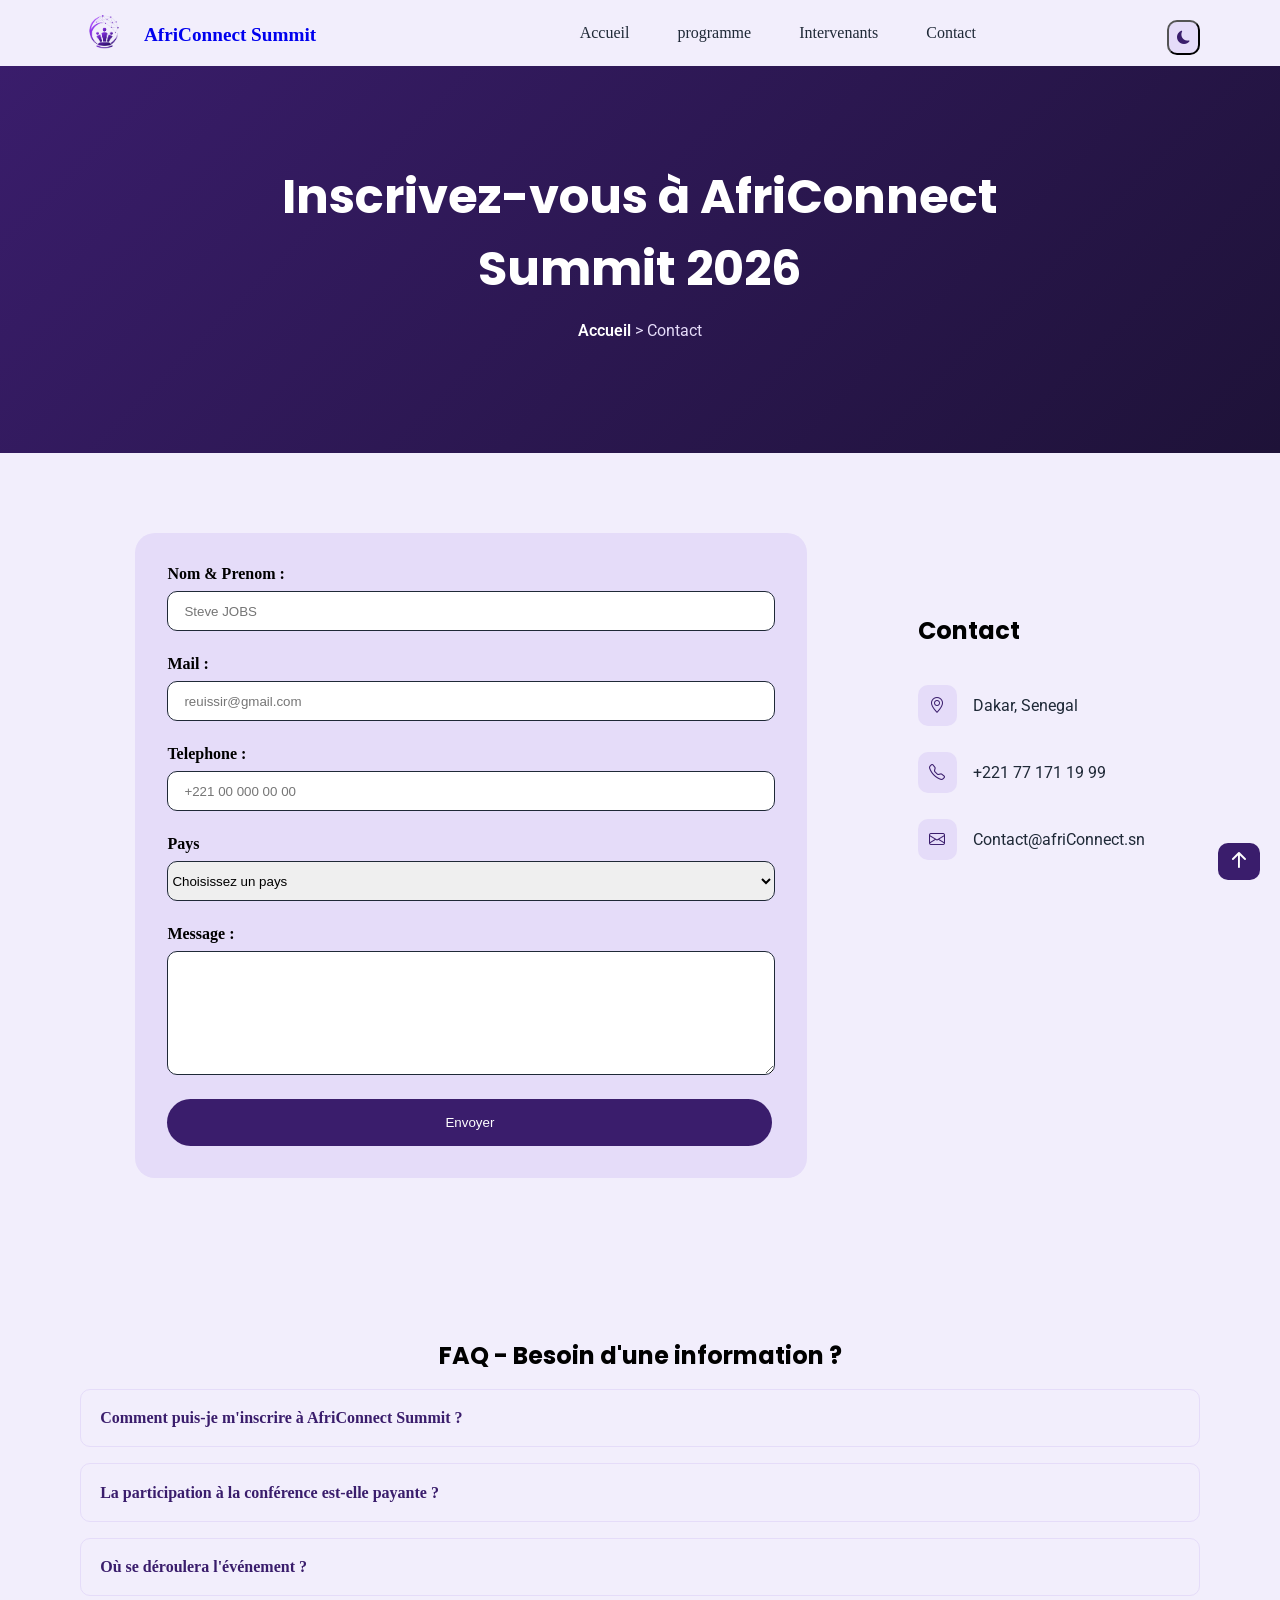
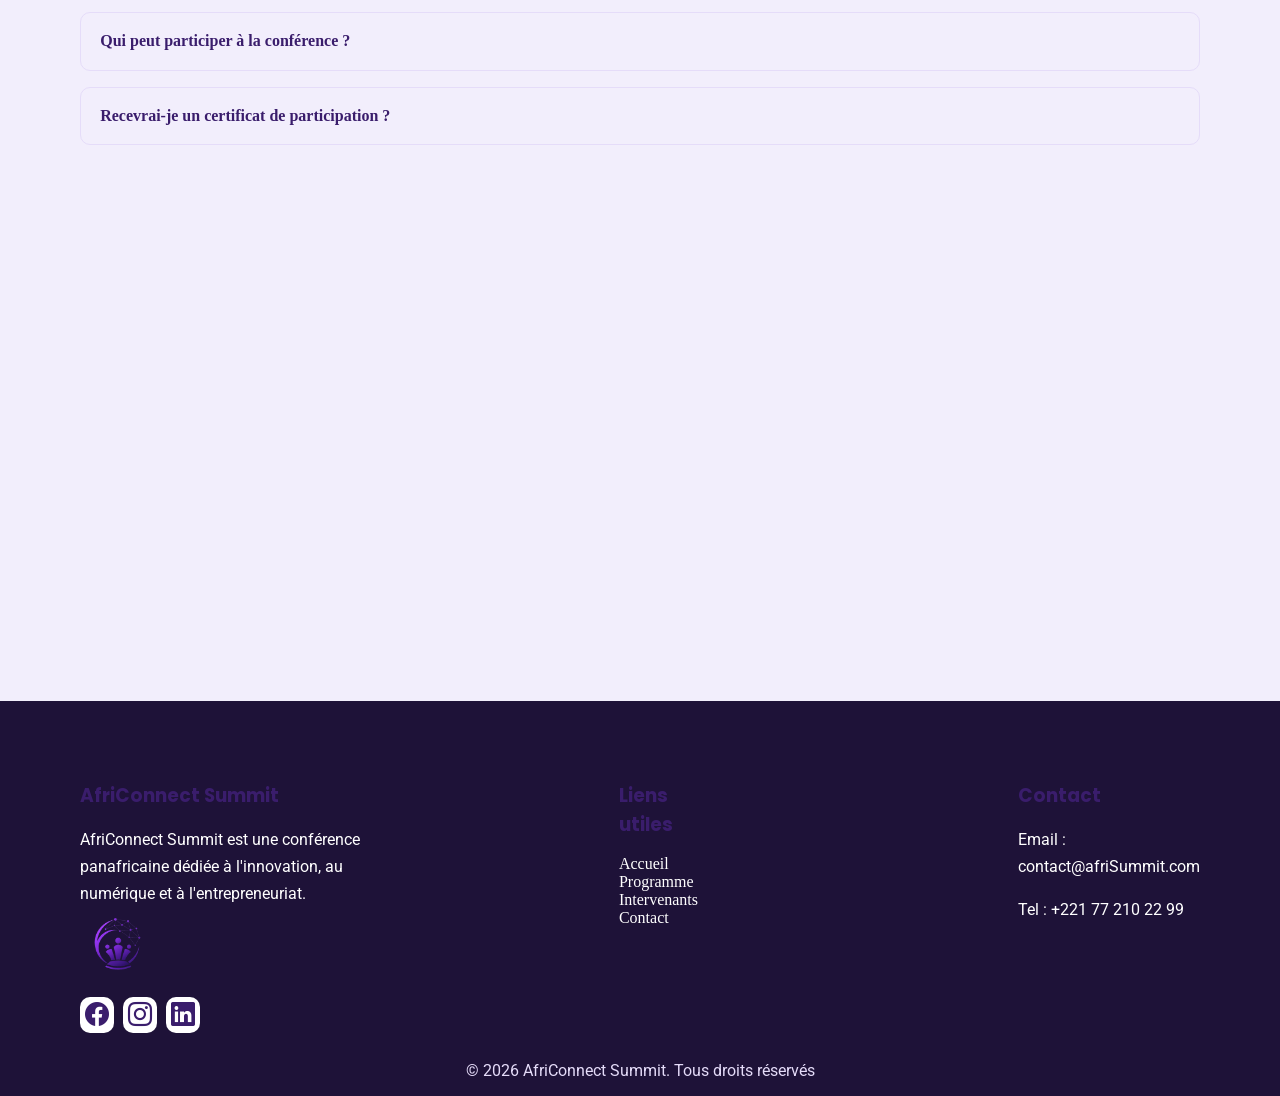
==== commit c065e4f8: "CSS : responsive design mobile et tablette, media queries" ====
--- a/contact.html
+++ b/contact.html
@@ -30,13 +30,13 @@
                     <li><a href="intervenants.html">Intervenants</a></li>
                     <li><a href="contact.html">Contact</a></li>
                 </ul>
-            </div>
-            <button class="btn-dark">
-                <i class="bi bi-moon-fill"></i>
-            </button>
-            <button class="menu-burger">
-                <i class="bi bi-list"></i>
-            </button>
+                <button class="btn-dark">
+                    <i class="bi bi-moon-fill"></i>
+                </button>
+                <button class="menu-burger">
+                    <i class="bi bi-list"></i>
+                </button>
+            </div>
         </nav>
     </header>
 
@@ -105,7 +105,7 @@
                     <h2>Contact</h2>
                     <p><i class="bi bi-geo-alt"></i>Dakar, Senegal</p>
                     <p><i class="bi bi-telephone"></i>+221 77 171 19 99</p>
-                    <p><i class="bi bi-envelope"></i>Contact@saveursdafrique.sn</p>
+                    <p><i class="bi bi-envelope"></i>Contact@afriConnect.sn</p>
                 </div>
             </div>
         </section>
--- a/css/style.css
+++ b/css/style.css
@@ -30,6 +30,29 @@
     --text-color:#F8FAFC;         
 }
 
+/* ===== Keyframes animation ===== */
+@keyframes botom{
+    from{
+        opacity: 0;
+        transform: translateY(30px);
+    }
+    to{
+        opacity: 1;
+        transform: translateY(0);
+    }
+}
+
+@keyframes right{
+    from{
+        opacity: 0;
+        transform: translateX(30px);
+    }
+    to{
+        opacity: 1;
+        transform: translateX(0);
+    }
+}
+
 /*==== Reset + base ====*/
 *{
     margin: 0;
@@ -97,13 +120,13 @@
     top: 20px;
     right: 5rem;
     z-index: 999;
-    padding: 0.3rem 0.5rem;
+    padding: 0.5rem;
     border-radius: var(--radius-md);
     color: var(--primary-color);
     background-color: var(--secondary-color);
 }
 .menu-burger{
-    position: fixed;
+    /* position: fixed; */
     top: 20px;
     right: 2rem;
     z-index: 999;
@@ -134,14 +157,17 @@
 .titre h1{
     color: var(--primary-color);
     font-size: 3rem;
+    animation: botom 1s ease;
 }
 .titre h2{
     padding-top: 1rem;
     font-size: 1rem;
     line-height: 1.7rem;
+    animation: botom 1.2s ease;
 }
 #btn-hero{
     padding-top: 1rem;
+    animation: botom 1.5s ease;
 }
 #btn-hero #btn1{
     padding: 10px;
@@ -179,6 +205,7 @@
     height: 400px;
     object-fit: cover;
     border-radius: var(--radius-lg);
+    animation: right 1s ease;
 }
 #compte-rebour{
     display: flex;
@@ -288,7 +315,6 @@
 /* SECTION INTERVENANTS */
 #intervenant{
     padding: 5rem 0;
-    /* margin: 0 10rem; */
     background-color: var(--secondary-color);
 }
 #titre-intervenant{
@@ -327,8 +353,12 @@
 .card-intrvnt strong{
     /* color: var(--primary-color); */
 }
+#btn-container{
+    display: flex;
+    justify-content: center;
+    margin-top: 5rem;
+}
 #btn-intrvnt{
-    margin: 5rem 0 0 33rem;
     padding: 1rem;
     background-color: var(--primary-color);
     border-radius: var(--radius-xl);
@@ -546,10 +576,12 @@
 #jour3 h2{
     padding-bottom: 3rem;
 }
+.table-align{
+    display: flex;
+    justify-content: center;
+}
 table{
     border-collapse: collapse;
-    position: relative;
-    margin-left: 15rem;
     box-shadow: 0 4px 15px var(--secondary-color);
 }
 td, th{
@@ -609,7 +641,6 @@
     flex-direction: column;
     gap: 1rem;
     align-items: center;
-    /* margin: 0 6.4rem; */
     background-color: var(--carte-color);
     border: 1.5px solid var(--primary-color);
     border-radius: var(--radius-md);
@@ -626,7 +657,6 @@
     flex-direction: column;
     gap: 1rem;
     align-items: center;
-    /* margin: 0 6rem; */
     background-color: var(--carte-color);
     border: 1.5px solid var(--primary-color);
     border-radius: var(--radius-md);
@@ -643,7 +673,6 @@
     flex-direction: column;
     gap: 1rem;
     align-items: center;
-    /* margin: 0 5rem; */
     background-color: var(--carte-color);
     border: 1.5px solid var(--primary-color);
     border-radius: var(--radius-md);
@@ -781,7 +810,6 @@
     display: flex;
     flex-wrap: wrap;
     justify-content: space-around;
-    /* gap: 2rem; */
 }
 #form{
     width: 60%;
@@ -929,5 +957,595 @@
 
 /* Section iframe */
 #iframe{
-    padding: 5rem;
+    padding: 5rem 1.5rem;
+    display: flex;
+    justify-content: center;
+}
+iframe{
+    width: 80%;
+    border-radius: var(--radius-lg);
+}
+
+
+
+/* ===========================================================
+MEDIA QUERIES — Adaptations selon la taille de l'ecran
+=========================================================== */
+
+    /* ======== Page 1 : ACCUEIL ========= */
+/* --- Mobile : ecrans de 767px et moins --- */
+@media (max-width: 767px){
+    /* Navbar */
+    .navbar{
+        padding: 1rem 2rem;
+        align-items: center;
+    }
+    .logo a{
+        font-size: 1rem;
+    }
+    .navbar img{
+        height: 2.5rem;
+    }
+    .btn-dark{
+        right: 5.5rem;
+        top: 18px;
+    }
+    .menu-burger{
+        display: block;         /*Pour afficher l'icône du burger*/
+        color: var(--primary-color);
+    }
+    /* Menu caché */
+    .menu{
+        display: none;      /*Pour cacher le menu*/
+        position: absolute;     /*Pour déplacer élément par rapport à son parent*/
+        top: 100%;
+        left: 0;
+        width: 100%;
+        flex-direction: column;
+        gap: 0;
+        background: var(--background-color);
+        padding: 1rem 0;
+        /* box-shadow: 0 8px 20px rgba(0,0,0,.08); */
+    }
+    .menu li{
+        text-align: center;
+        padding: 0.8rem 0;
+    }
+    .menu li a{
+        display: block;     /*Pour afficher les liens*/
+        width: 100%;
+    }
+
+    /* Section Hero */
+    #hero-accueil{
+        min-height: auto;       /*L'hauteur va s'adapter en fonction du contenu.*/
+        padding: 7rem 1.5rem 3rem;
+    }
+    #hero-style{
+        flex-direction: column;
+        align-items: center;
+        padding: 0;
+        gap: 2rem;
+    }
+    .titre{
+        margin-top: 0;
+        padding-right: 0;
+        text-align: center;
+    }
+    .titre h1{
+        font-size: 2.2rem;
+        line-height: 1.3;
+    }
+    #btn-hero{
+        display: flex;
+        flex-direction: column;
+        gap: 1rem;
+        align-items: center;
+    }
+    #btn-hero #btn1, #btn-hero #btn2{
+        width: 100%;
+        max-width: 280px;
+        margin: 0;
+    }
+    #hero-style img{
+        width: 100%;
+        max-width: 350px;
+        height: auto;
+    }
+    /* Compte à rebours */
+    #compte-rebour{
+        flex-wrap: wrap;
+        gap: 1.5rem;
+        margin: 3rem 0 0;
+        padding: 1.5rem 1rem;
+    }
+    #compte-rebour div h3{
+        font-size: 1.7rem;
+    }
+    #compte-rebour div p{
+        font-size: 0.95rem;
+    }
+
+    /* SECTION CHIFFRES CLÉS */
+    #chiffre{
+        padding: 5rem 1.5rem;
+        margin: 0;
+    }
+    #chiffre-cles{
+        gap: 1.5rem;
+    }
+    #chiffre1{
+        grid-row: 1;
+        grid-column: 1;
+    }
+    #chiffre2{
+        grid-row: 2;
+        grid-column: 1;
+    }
+    #chiffre3{
+        grid-row: 3;
+        grid-column: 1;
+    }
+    #chiffre4{
+        grid-row: 4;
+        grid-column: 1;
+    }
+
+    /* SECTION  POURQUOI PARTICIPER */
+    #Pourquoi{
+        padding: 5rem 1.5rem;
+        margin: 0;
+    }
+    #Pourquoi h2{
+        text-align: center;
+    }
+    #container-pourquoi{
+        flex-wrap: wrap;
+    }
+    .fils-pourquoi p{
+        text-align: center;
+    }
+
+    /* Section Intervenant */
+    #intervenant{
+        padding: 5rem 1.5rem;
+    }
+    #titre-intervenant p{
+        padding: 1rem 0;
+        line-height: 1.7rem;
+    }
+
+    /* Section Sponsor */
+    #sponsor{
+        padding: 5rem 1.5rem;
+    }
+    #titre-sponsor p{
+        padding: 0;
+    }
+    #sponsor-or{
+        flex-wrap: wrap;
+        gap: 1.5rem;
+    }
+    #sponsor-or img{
+        width: 40%;
+    }
+    #sponsor-argent{
+        flex-wrap: wrap;
+        gap: 1.5rem;
+    }
+    #sponsor-argent img{
+        width: 25%;
+    }
+    #sponsor-bronze{
+        flex-wrap: wrap;
+        gap: 1.5rem;
+    }
+    #sponsor-bronze img{
+        width: 20%;
+    }
+
+    /* Footer */
+    footer{
+        padding: 5rem 1.5rem 0;
+    }
+    #infos{
+        display: flex;
+        flex-wrap: wrap;
+        justify-content: space-between;
+    }
+    #description{
+        padding-right: 3rem;
+    }
+    #lien{
+        margin-right: 5rem;
+    }
+    #contact{
+        padding-top: 2rem;
+        margin-left: 0rem;
+    }
+    #reseau{
+        padding-top: 2rem;
+    }
+}
+
+/* --- TABLETTE : ecrans compris entre 768px et 1023px --- */
+@media (min-width: 768px) and (max-width: 1023px){
+    /* Navbar */
+    .navbar{
+        padding: 1rem 2rem;
+        align-items: center;
+    }
+    .logo a{
+        font-size: 1rem;
+    }
+    .navbar img{
+        height: 2.5rem;
+    }
+    .btn-dark{
+        right: 5.5rem;
+        top: 18px;
+    }
+    .menu-burger{
+        display: block;         /*Pour afficher l'icône du burger*/
+        color: var(--primary-color);
+    }
+    /* Menu caché */
+    .menu{
+        display: none;      /*Pour cacher le menu*/
+        position: absolute;     /*Pour déplacer élément par rapport à son parent*/
+        top: 100%;
+        left: 0;
+        width: 100%;
+        flex-direction: column;
+        gap: 0;
+        background: var(--background-color);
+        padding: 1rem 0;
+        /* box-shadow: 0 8px 20px rgba(0,0,0,.08); */
+    }
+    .menu li{
+        text-align: center;
+        padding: 0.8rem 0;
+    }
+    .menu li a{
+        display: block;     /*Pour afficher les liens*/
+        width: 100%;
+    }
+
+    /* Section Hero */
+    #hero-accueil{
+        min-height: auto;       /*L'hauteur va s'adapter en fonction du contenu.*/
+        padding: 7rem 1.5rem 3rem;
+    }
+    #hero-style{
+        flex-direction: column;
+        align-items: center;
+        padding: 0;
+        gap: 2rem;
+    }
+    .titre{
+        margin-top: 0;
+        padding: 0;
+        text-align: center;
+    }
+    .titre h1{
+        font-size: 2.2rem;
+        line-height: 1.3;
+        padding: 0 5rem;
+    }
+    .titre h2{
+        padding: 0 1rem;
+    }
+    #btn-hero{
+        display: flex;
+        flex-direction: column;
+        gap: 1rem;
+        align-items: center;
+    }
+    #btn-hero #btn1, #btn-hero #btn2{
+        width: 100%;
+        max-width: 280px;
+        margin: 0;
+    }
+    #hero-style img{
+        width: 100%;
+        max-width: 350px;
+        height: auto;
+    }
+    /* Compte à rebours */
+    #compte-rebour{
+        flex-wrap: wrap;
+        gap: 1.5rem;
+        margin: 3rem 0 0;
+        padding: 1.5rem 1rem;
+    }
+    #compte-rebour div h3{
+        font-size: 1.7rem;
+    }
+    #compte-rebour div p{
+        font-size: 0.95rem;
+    }
+
+    /* SECTION CHIFFRES CLÉS */
+    #chiffre{
+        padding: 5rem 1.5rem;
+        margin: 0;
+    }
+    #chiffre-cles{
+        gap: 1.5rem;
+    }
+    #chiffre1{
+        grid-row: 1;
+        grid-column: 1;
+    }
+    #chiffre2{
+        grid-row: 2;
+        grid-column: 1;
+    }
+    #chiffre3{
+        grid-row: 3;
+        grid-column: 1;
+    }
+    #chiffre4{
+        grid-row: 4;
+        grid-column: 1;
+    }
+
+    /* SECTION  POURQUOI PARTICIPER */
+    #Pourquoi{
+        padding: 5rem 1.5rem;
+        margin: 0;
+    }
+    #Pourquoi h2{
+        text-align: center;
+    }
+    #container-pourquoi{
+        flex-wrap: wrap;
+    }
+    .fils-pourquoi p{
+        text-align: center;
+        padding: 0 8rem;
+    }
+
+    /* Section Intervenant */
+    #intervenant{
+        padding: 5rem 1.5rem;
+    }
+    #titre-intervenant p{
+        padding: 1rem 5rem;
+        line-height: 1.7rem;
+    }
+
+    /* Section Sponsor */
+    #sponsor{
+        padding: 5rem 1.5rem;
+    }
+    #titre-sponsor p{
+        padding: 0 5rem;
+    }
+    #sponsor-or{
+        flex-wrap: wrap;
+        gap: 1.5rem;
+    }
+    #sponsor-or img{
+        width: 40%;
+    }
+    #sponsor-argent{
+        flex-wrap: wrap;
+        gap: 1.5rem;
+    }
+    #sponsor-argent img{
+        width: 25%;
+    }
+    #sponsor-bronze{
+        flex-wrap: wrap;
+        gap: 1.5rem;
+    }
+    #sponsor-bronze img{
+        width: 20%;
+    }
+
+    /* Footer */
+    footer{
+        padding: 5rem 1.5rem 0;
+    }
+    #infos{
+        display: flex;
+        flex-wrap: wrap;
+        justify-content: space-between;
+    }
+    #description{
+        padding-right: 19rem;
+    }
+    #contact{
+        margin-left: 0rem;
+    }
+    #reseau{
+        padding-top: 2rem;
+    }
+}
+
+
+/* ======== Page 2 : Programme ========= */
+/* --- Mobile : ecrans de 767px et moins --- */
+@media (max-width: 767px){
+    /* Section Hero */
+    #hero-programme{
+        padding: 2rem 1.5rem;
+    }
+    #hero-titre h1{
+        font-size: 2rem;
+    }
+
+    /* Section programme */
+    #programme{
+        padding: 5rem 1.5rem;
+    }
+    td, th{
+        padding: 0.5rem;
+        font-size: 0.7rem;
+    }
+
+    /* Section THÉMATIQUES */
+    #theme{
+        padding: 5rem 1.5rem;
+    }
+    #titre-theme p{
+        margin: 0 1rem;
+    }
+    #theme1{
+        grid-row: 1;
+    }
+    #theme2{
+        grid-row: 2;
+    }
+    #theme3{
+        grid-row: 3;
+    }
+    #theme4{
+        grid-row: 4;
+    }
+    #theme-container{
+        padding: 0;
+    }
+    #theme-container p{
+        text-align: center;
+        padding: 0 0.9rem;
+    }
+}
+/* --- TABLETTE : ecrans compris entre 768px et 1023px --- */
+@media (min-width: 768px) and (max-width: 1023px){
+    /* Section Programme */
+    #programme{
+        padding: 5rem 1.5rem;
+    }
+    td, th{
+        font-size: 1rem;
+    }
+
+    /* Section THÉMATIQUES */
+    #theme{
+        padding: 5rem 1.5rem;
+    }
+    #titre-theme p{
+        margin: 0 1rem;
+    }
+    #theme1{
+        grid-row: 1;
+        padding: 2rem 0;
+    }
+    #theme2{
+        grid-row: 2;
+        padding: 2rem 0;
+    }
+    #theme3{
+        grid-row: 3;
+        padding: 2rem 0;
+    }
+    #theme4{
+        grid-row: 4;
+        padding: 2rem 0;
+    }
+    #theme-container{
+        padding: 0 5rem;
+    }
+    #theme-container p{
+        text-align: center;
+        padding: 0 3rem;
+    }
+}
+
+
+    /* ======== Page 3 : Intervenants ========= */
+/* --- Mobile : ecrans de 767px et moins --- */
+@media (max-width: 767px){
+    /* Section Hero */
+    #hero-intervenant{
+        padding: 2rem 1.5rem;
+    }
+    #titre-hero-intrvnt h1{
+        font-size: 2rem;
+    }
+
+    /* Section Intervenants */
+    #intervenant{
+        padding: 5rem 1.5rem;
+    }
+    #profit-container{
+        margin: 0;
+    }
+}
+/* --- TABLETTE : ecrans compris entre 768px et 1023px --- */
+@media (min-width: 768px) and (max-width: 1023px){
+    /* Section Intervenants */
+    #intervenant{
+        padding: 5rem 1.5rem;
+    }
+    #profit-container{
+        margin: 0;
+    }
+}
+
+
+/* ======== Page 4 : Contact ========= */
+/* --- Mobile : ecrans de 767px et moins --- */
+@media (max-width: 767px){
+    /* Section Hero */
+    #hero-contact{
+        padding: 2rem 1.5rem;
+    }
+    #titre-hero-contact h1{
+        font-size: 2rem;
+    }
+
+    /* Section Formulaire */
+    #formulaire{
+        padding: 5rem 1.5rem;
+    }
+    #form{
+        width: 100%;
+    }
+
+    /* Section FAQ */
+    #FAQ{
+        padding: 5rem 1.5rem;
+    }
+
+    /* Section iframe */
+    #iframe{
+        padding: 1.5rem;
+    }
+    iframe{
+        width: 100%;
+    }
+}
+/* --- TABLETTE : ecrans compris entre 768px et 1023px --- */
+@media (min-width: 768px) and (max-width: 1023px){
+    /* Section Hero */
+    #hero-contact{
+        padding: 2rem 1.5rem;
+    }
+    #titre-hero-contact h1{
+        font-size: 3rem;
+    }
+
+    /* Section Formulaire */
+    #formulaire{
+        padding: 5rem 1.5rem;
+    }
+    #form{
+        width: 100%;
+    }
+
+    /* Section FAQ */
+    #FAQ{
+        padding: 5rem 1.5rem;
+    }
+
+    /* Section iframe */
+    #iframe{
+        padding: 5rem 1.5rem;
+    }
+    iframe{
+        width: 100%;
+    }
 }
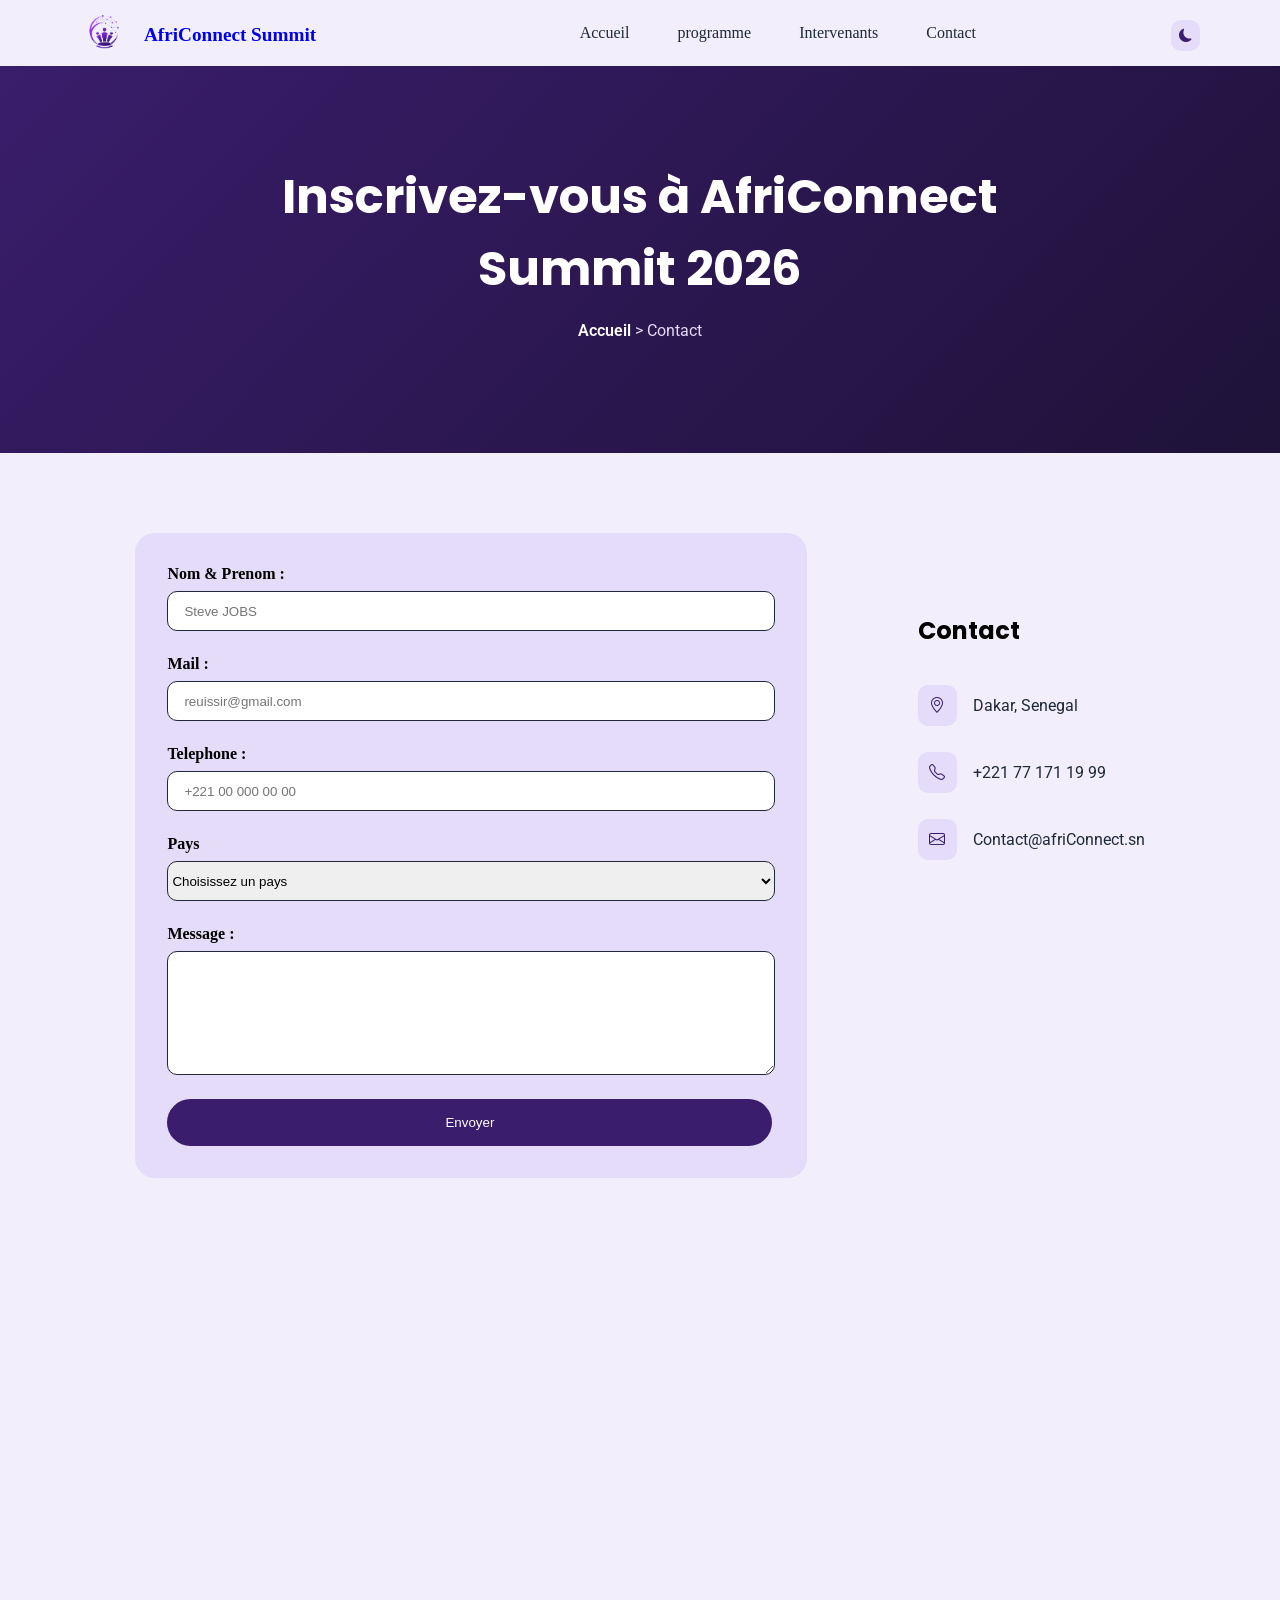
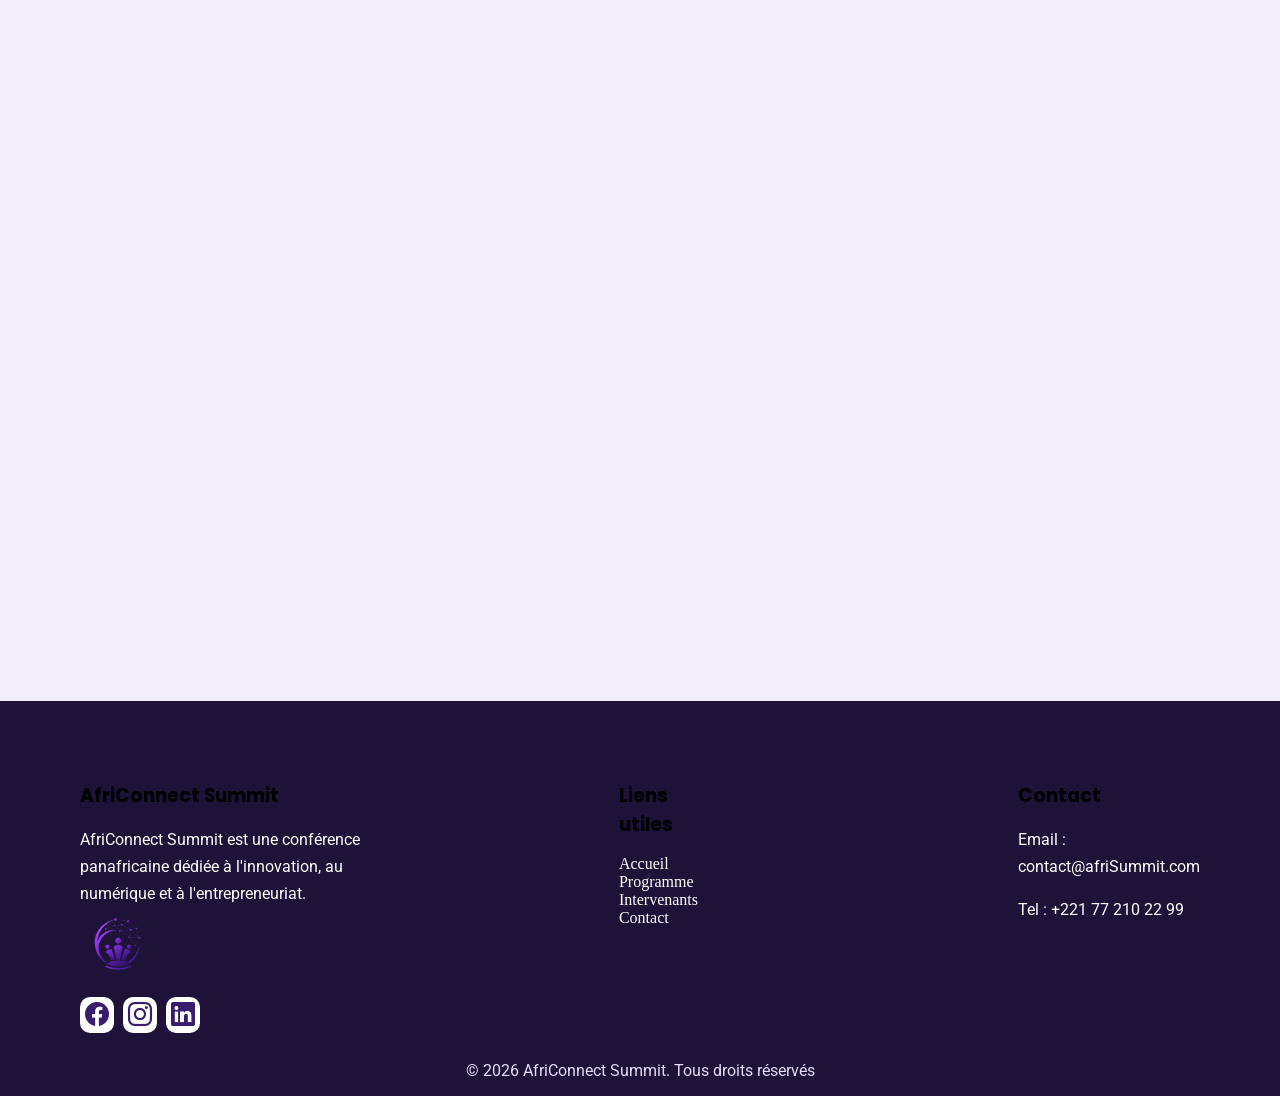
==== commit 92dda742: "JS : compteurs animés au scroll, compte à rebours en temps réel et animations fade-in, slide in et z" ====
--- a/contact.html
+++ b/contact.html
@@ -111,7 +111,7 @@
         </section>
 
         <!-- Section FAQ -->
-        <section id="FAQ">
+        <section id="FAQ" class="fade-in">
             <h2>FAQ - Besoin d'une information ?</h2>
 
             <div class="faq-item">
--- a/css/style.css
+++ b/css/style.css
@@ -4,8 +4,9 @@
     --primary-color:#3A1D6C;        /*Couleur principale*/
     --secondary-color:#E5DCF9;      /*Couleur secondaire*/
     --background-color:#F2EEFC;      /*Couleur de fond*/
-    --carte-color:#FFFFFF;            /*Couleur des cartes*/
+    --card-color:#FFFFFF;            /*Couleur des cartes*/
     --text-color:#1F2937;            /*Couleur paragraphe*/
+    --titre-color: #000000;
     --dark-color:#1E1238;            /*Couleur footer*/
 
     /* TYPOGRAPHIE */
@@ -27,24 +28,25 @@
     --secondary-color:#3C2D63;    
     --background-color:#12101C;   
     --card-color:#1E1830;         
-    --text-color:#F8FAFC;         
+    --text-color:#F8FAFC;   
+    --titre-color: #FFFFFF;      
 }
 
 /* ===== Keyframes animation ===== */
 @keyframes botom{
     from{
-        opacity: 0;
-        transform: translateY(30px);
+        opacity: 0;     /*Invisible au départ*/
+        transform: translateY(30px);    /*Valeur initiale*/
     }
     to{
         opacity: 1;
-        transform: translateY(0);
+        transform: translateY(0);       /*Valeur finale*/
     }
 }
 
 @keyframes right{
     from{
-        opacity: 0;
+        opacity: 0;     /*Invisible au départ*/
         transform: translateX(30px);
     }
     to{
@@ -64,6 +66,9 @@
 }
 h1, h2, h3{
     font-family: var(--title-font);
+}
+h2, h3, strong{
+    color: var(--titre-color);
 }
 p{
     font-family: var(--text-font);
@@ -83,6 +88,11 @@
     background-color: var(--background-color);
     width: 100%;
 }
+/* Changement de style du navbar au scroll */
+.navbar-scroll{
+    padding: 0 4rem 0.5rem;
+    box-shadow: 0 0px 10px var(--primary-color);
+}
 .logo{
     display: flex;
     gap: var(--gap);
@@ -124,6 +134,7 @@
     border-radius: var(--radius-md);
     color: var(--primary-color);
     background-color: var(--secondary-color);
+    border: none;
 }
 .menu-burger{
     /* position: fixed; */
@@ -190,7 +201,7 @@
 }
 #btn-hero #btn1 a{
     text-decoration: none;
-    color: var(--carte-color);
+    color: var(--card-color);
 }
 #btn-hero #btn2 a{
     text-decoration: none;
@@ -198,7 +209,7 @@
     transition: color 0.5s ease;
 }
 #btn-hero #btn2 a:hover{
-    color: var(--carte-color);
+    color: var(--card-color);
 }
 #hero-style img{
     width: 100%;
@@ -313,7 +324,7 @@
 }
 
 /* SECTION INTERVENANTS */
-#intervenant{
+#intervenants{
     padding: 5rem 0;
     background-color: var(--secondary-color);
 }
@@ -332,7 +343,7 @@
 }
 .card-intrvnt{
     text-align: center;
-    background-color: var(--carte-color);
+    background-color: var(--card-color);
     display: flex;
     flex-direction: column;
     gap: 0.5rem;
@@ -349,9 +360,6 @@
 .card-intrvnt img{
     width: 100%;
     border-radius: 10px 10px 0 0;
-}
-.card-intrvnt strong{
-    /* color: var(--primary-color); */
 }
 #btn-container{
     display: flex;
@@ -367,7 +375,7 @@
 }
 #btn-intrvnt a{
     text-decoration: none;
-    color: var(--carte-color);
+    color: var(--card-color);
 }
 #btn-intrvnt:hover{
     padding: 1rem 0.5rem;
@@ -394,7 +402,7 @@
 #sponsor-or{
     display: flex;
     justify-content: center;
-    gap: var(--gap);
+    gap: 2rem;
 }
 #sponsor-or img{
     width: 23%;
@@ -402,7 +410,7 @@
 #sponsor-argent{
     display: flex;
     justify-content: center;
-    gap: var(--gap);
+    gap: 2rem
 }
 #sponsor-argent img{
     width: 15%;
@@ -410,10 +418,11 @@
 #sponsor-bronze{
     display: flex;
     justify-content: center;
-    gap: var(--gap);
+    gap: 2rem;
 }
 #sponsor-bronze img{
     width: 10%;
+    object-fit: cover;
 }
 
 /* Footer */
@@ -433,7 +442,7 @@
     padding-right: 15rem;
 }
 #description p{
-    color: var(--carte-color);
+    color: var(--card-color);
     line-height: 1.7rem;
     padding-top: 1rem;
 }
@@ -443,7 +452,7 @@
 }
 #lien ul li a{
     text-decoration: none;
-    color: var(--carte-color);
+    color: var(--card-color);
     transition: color 0.5s ease;
 }
 #lien ul li a:hover{
@@ -453,7 +462,7 @@
     margin-left: 20rem;
 }
 #contact p{
-    color: var(--carte-color);
+    color: var(--card-color);
     line-height: 1.7rem;
     padding-top: 1rem;
     transition: color 0.5s ease;
@@ -467,7 +476,7 @@
 #reseau i{
     font-size: 1.5rem;
     color: var(--primary-color);
-    background-color: var(--carte-color);
+    background-color: var(--card-color);
     padding: 5px;
     border-radius: var(--radius-md);
     margin-right: 5px;
@@ -480,6 +489,7 @@
     color: var(--secondary-color);
 }
 #btn-Top{
+    display: none;
     position: fixed;
     bottom: 20px;               /* Distance depuis le bas */
     right: 20px;                /* Distance depuis le cote droit */
@@ -488,7 +498,7 @@
     border: none;
     border-radius: 10px;
     background-color: var(--primary-color);
-    color: var(--carte-color);
+    color: var(--card-color);
     transform: translateY(0);
     transition: transform 1s ease;
     cursor: pointer;
@@ -511,7 +521,7 @@
 }
 
 #hero-titre h1{
-    color: var(--carte-color);
+    color: var(--card-color);
     font-size: 3rem;
     margin-bottom: 1rem;
 }
@@ -523,7 +533,7 @@
 
 #hero-titre p a{
     text-decoration: none;
-    color: var(--carte-color);
+    color: var(--card-color);
     font-weight: 600;
     transition: color 0.3s ease
 }
@@ -548,7 +558,7 @@
 #btn-programme button{
     padding: 0.7rem 2rem;
     background-color: var(--primary-color);
-    color: var(--carte-color);
+    color: var(--card-color);
     border-radius: var(--radius-xl);
     border: none;
     margin-right: 1rem;
@@ -589,7 +599,10 @@
 }
 th{
     background-color: var(--primary-color);
-    color: var(--carte-color);
+    color: var(--card-color);
+}
+.test{
+    background-color: var(--card-color);
 }
 .colonne{
     background-color: var(--secondary-color);
@@ -624,7 +637,7 @@
     gap: 1rem;
     align-items: center;
     /* margin: 0 6rem; */
-    background-color: var(--carte-color);
+    background-color: var(--card-color);
     border: 1.5px solid var(--primary-color);
     border-radius: var(--radius-md);
     padding: 2rem;
@@ -641,7 +654,7 @@
     flex-direction: column;
     gap: 1rem;
     align-items: center;
-    background-color: var(--carte-color);
+    background-color: var(--card-color);
     border: 1.5px solid var(--primary-color);
     border-radius: var(--radius-md);
     padding: 2rem;
@@ -657,7 +670,7 @@
     flex-direction: column;
     gap: 1rem;
     align-items: center;
-    background-color: var(--carte-color);
+    background-color: var(--card-color);
     border: 1.5px solid var(--primary-color);
     border-radius: var(--radius-md);
     padding: 2rem;
@@ -673,7 +686,7 @@
     flex-direction: column;
     gap: 1rem;
     align-items: center;
-    background-color: var(--carte-color);
+    background-color: var(--card-color);
     border: 1.5px solid var(--primary-color);
     border-radius: var(--radius-md);
     padding: 2rem;
@@ -707,7 +720,7 @@
     padding: 2rem;
 }
 #titre-hero-intrvnt h1{
-    color: var(--carte-color);
+    color: var(--card-color);
     font-size: 3rem;
     margin-bottom: 1rem;
 }
@@ -717,7 +730,7 @@
 }
 #titre-hero-intrvnt P a{
     text-decoration: none;
-    color: var(--carte-color);
+    color: var(--card-color);
     font-weight: 600;
     transition: color 0.3s ease
 }
@@ -728,12 +741,13 @@
 /* Section intervenants */
 #intervenant{
     padding: 5rem 0;
+    /* background-color: var(--secondary-color); */
 }
 #intervenant select{
     margin-left: 5rem;
     padding: 0.5rem 2rem;
     background-color: var(--primary-color);
-    color: var(--carte-color);
+    color: var(--card-color);
     border-radius: var(--radius-xl);
     border: none;
     transition: transform 0.5s ease
@@ -752,7 +766,7 @@
 }
 #profit-container article{
     text-align: center;
-    background-color: var(--carte-color);
+    background-color: var(--card-color);
     display: flex;
     flex-direction: column;
     gap: 0.5rem;
@@ -784,7 +798,7 @@
     padding: 2rem 15rem;
 }
 #titre-hero-contact h1{
-    color: var(--carte-color);
+    color: var(--card-color);
     font-size: 3rem;
     margin-bottom: 1rem;
 }
@@ -794,7 +808,7 @@
 }
 #titre-hero-contact p a{
     text-decoration: none;
-    color: var(--carte-color);
+    color: var(--card-color);
     font-weight: 600;
     transition: color 0.3s ease
 }
@@ -835,7 +849,7 @@
     transition: box-shadow 0.5s ease
 }
 input:focus{
-    outline: none;
+    outline: none;      /*Pour enlever la bordure du champ apres clic*/
     border: var(--primary-color) 1.5px solid;
     box-shadow: 0 0px 10px var(--primary-color);
 }
@@ -846,7 +860,7 @@
     transition: box-shadow 0.3s ease
 }
 select:focus{
-    outline: none;
+    outline: none;      /*Pour enlever la bordure du champ apres clic*/
     border: var(--primary-color) 1px solid;
     border: var(--primary-color) 1.5px solid;
     box-shadow: 0 0px 10px var(--primary-color);
@@ -861,7 +875,7 @@
     padding: 1rem;
 }
 textarea:focus{
-    outline: none;
+    outline: none;      /*Pour enlever la bordure du champ apres clic*/
     border: var(--primary-color) 1px solid;
     border: var(--primary-color) 1.5px solid;
     box-shadow: 0 0px 10px var(--primary-color);
@@ -872,7 +886,7 @@
     margin-right: 3px;
     border-radius: var(--radius-xl);
     border: none;
-    color: var(--carte-color);
+    color: var(--card-color);
     transition: transform 0.5s ease
 }
 #btn-form:hover{
@@ -928,7 +942,8 @@
     color: var(--primary-color);
     cursor: pointer;
     /* transition: var(--transition-fast); */
-    transition: background-color 0.5s ease
+    /* transition: background-color 0.5s ease */
+    background-color: var(--background-color);
 }
 
 /* Effet au survol */
@@ -967,6 +982,32 @@
 }
 
 
+/* ===== Animations fade-in, slide-in, zoom-in au scroll ===== */
+.fade-in{
+    opacity: 0;
+    transition: opacity 1s ease;
+}
+.fade-in.fade-in-active{
+    opacity: 1;
+}
+.slide-in{
+    opacity: 0;
+    transform: translateY(50px);    /*50px en bas*/
+    transition: all 1s ease;        /*all, toute les propriétés de la section*/
+}
+.slide-in.slide-in-active{
+    opacity: 1;
+    transform: translateY(0);
+}
+.zoom-in{
+    opacity: 0;
+    transform: scale(0.8);      /*réduit l'élément à 80% de sa taille*/
+    transition: all 1s ease;
+}
+.zoom-in.zoom-in-active{
+    opacity: 1;
+    transform: scale(1);        /*1, taille normale 100%*/
+}
 
 /* ===========================================================
 MEDIA QUERIES — Adaptations selon la taille de l'ecran
@@ -1005,15 +1046,17 @@
         gap: 0;
         background: var(--background-color);
         padding: 1rem 0;
-        /* box-shadow: 0 8px 20px rgba(0,0,0,.08); */
     }
     .menu li{
-        text-align: center;
         padding: 0.8rem 0;
     }
     .menu li a{
         display: block;     /*Pour afficher les liens*/
-        width: 100%;
+    }
+
+    /* Activation du menu burger */
+    .menu.nav-active{
+        display: block;
     }
 
     /* Section Hero */
@@ -1200,7 +1243,6 @@
         gap: 0;
         background: var(--background-color);
         padding: 1rem 0;
-        /* box-shadow: 0 8px 20px rgba(0,0,0,.08); */
     }
     .menu li{
         text-align: center;
@@ -1208,7 +1250,11 @@
     }
     .menu li a{
         display: block;     /*Pour afficher les liens*/
-        width: 100%;
+    }
+
+    /* Activation du menu burger */
+    .menu.nav-active{
+        display: block;
     }
 
     /* Section Hero */
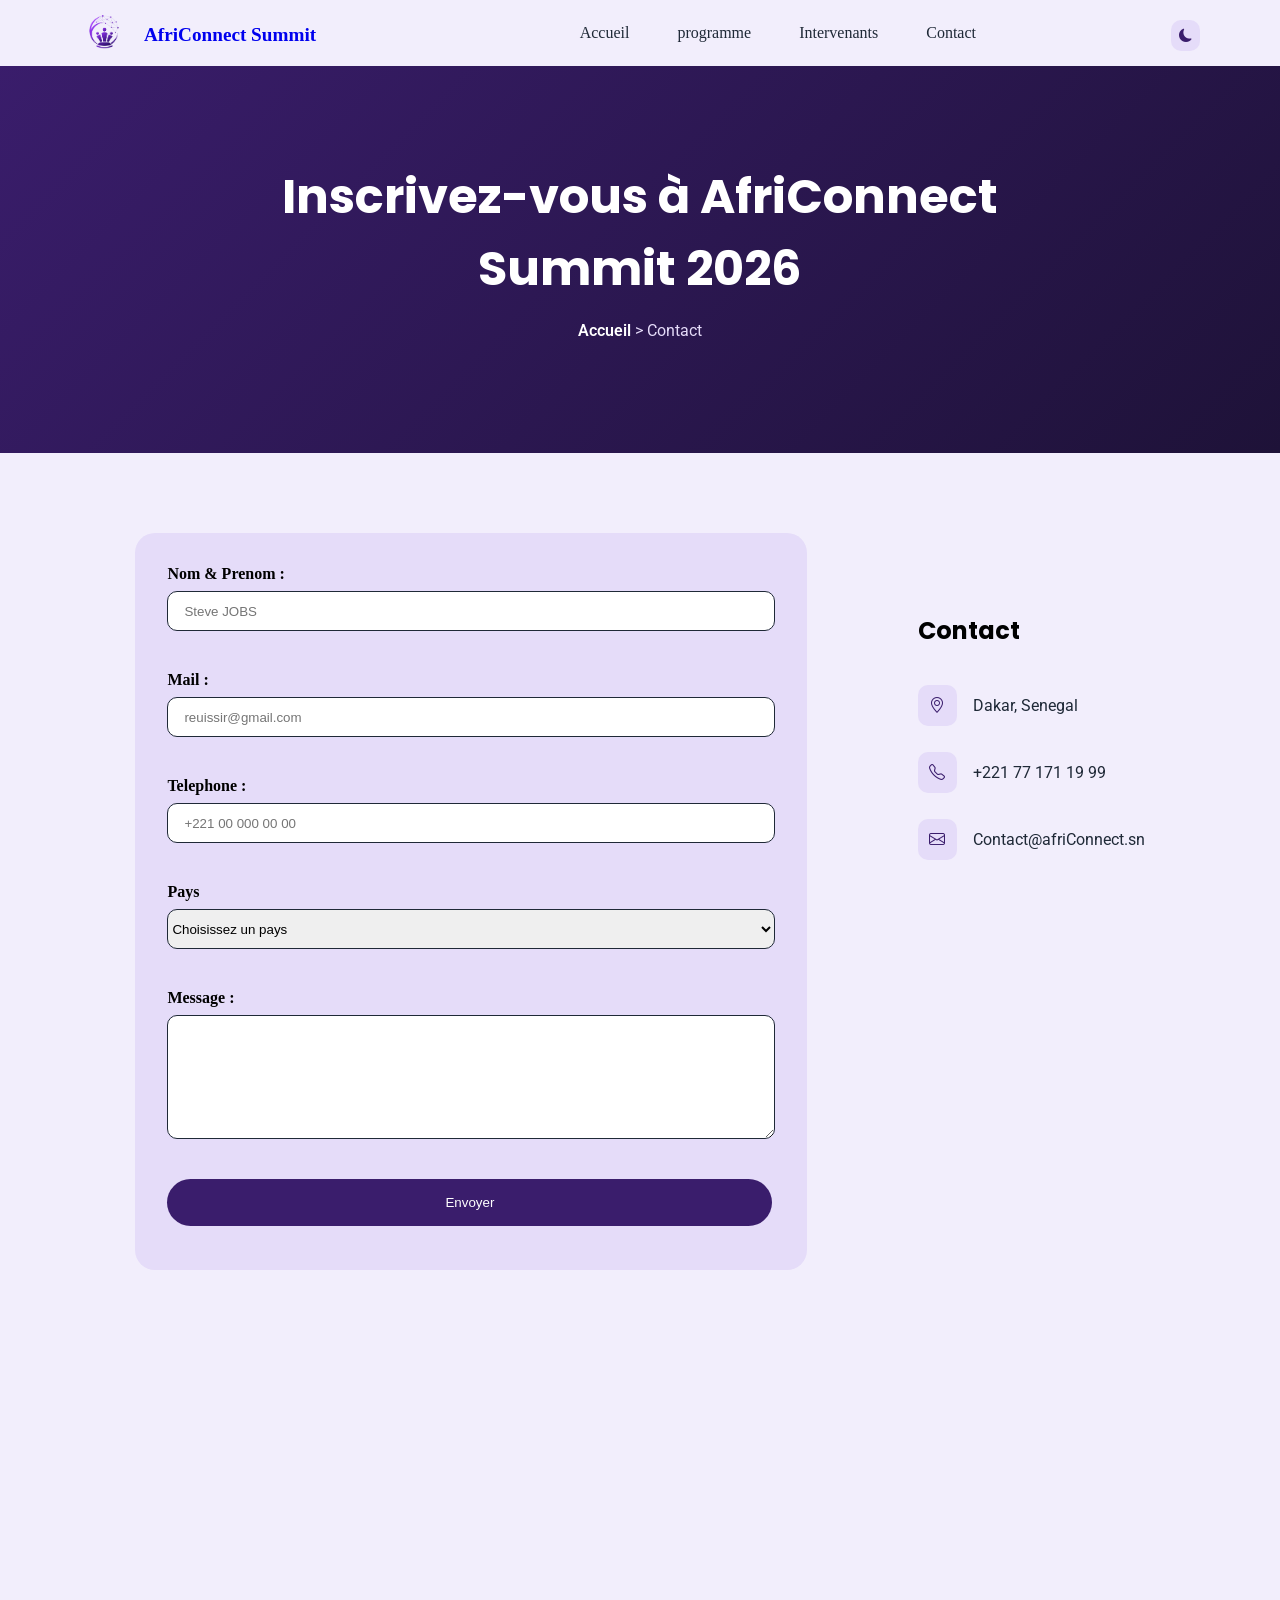
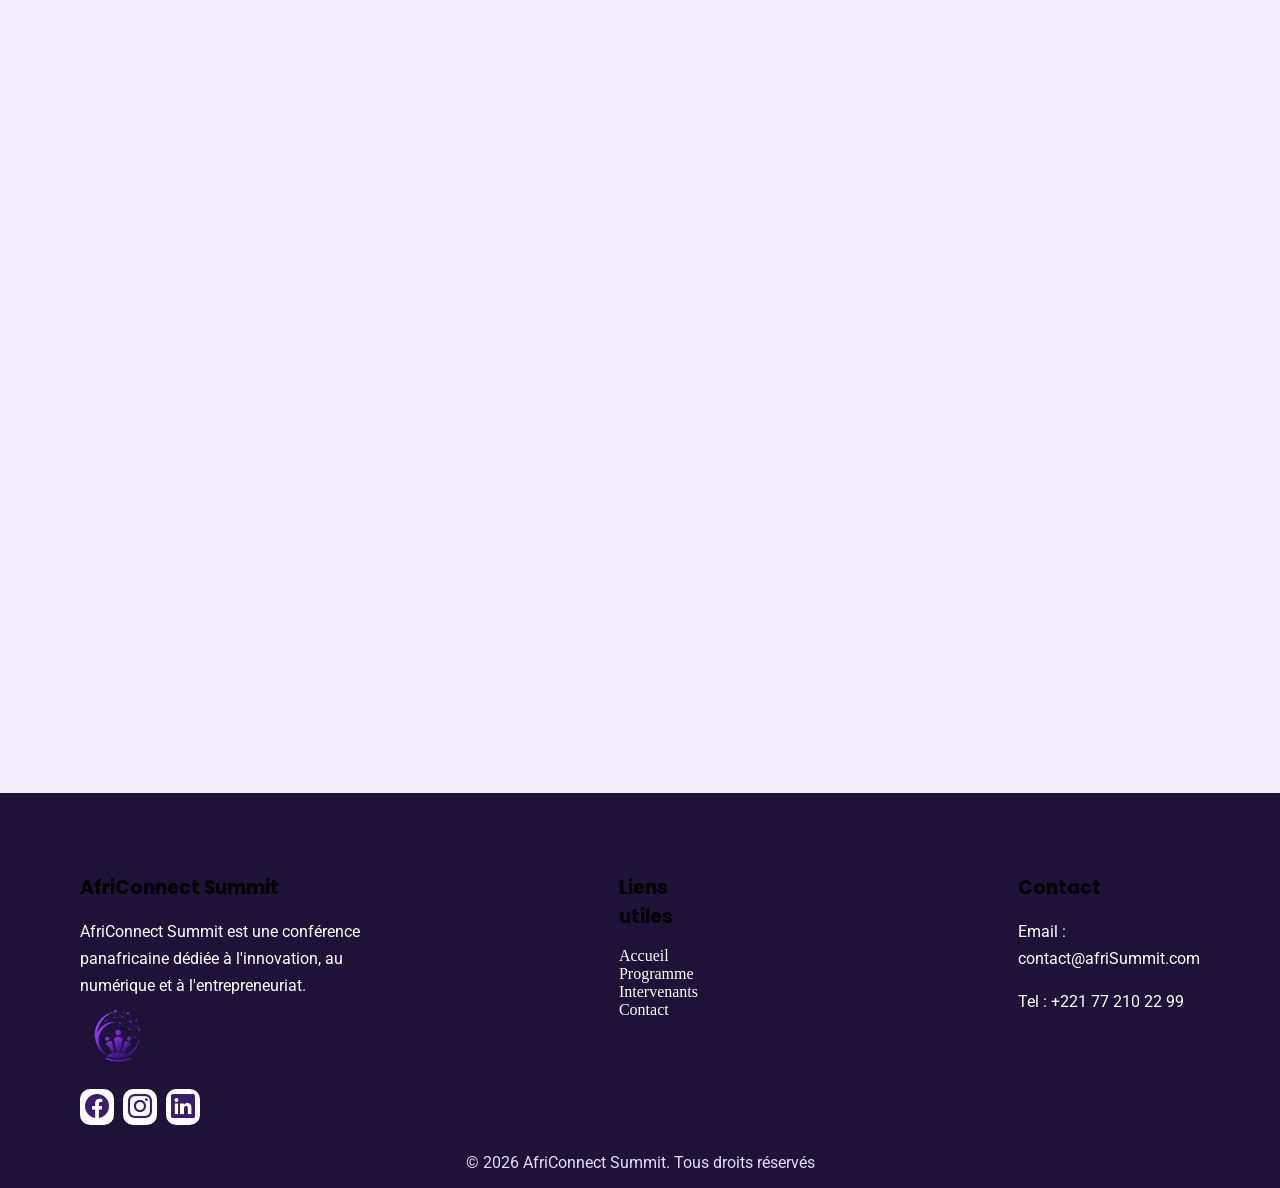
==== commit 1fe1a9e8: "JS : filtrage dynamique des tableaux, des intervenants et validation du formulaire de contact" ====
--- a/contact.html
+++ b/contact.html
@@ -56,7 +56,7 @@
         <section id="formulaire">
             <div id="form-container">
                 <div id="form">
-                    <form action="" method="">
+                    <form action="" method="" id="inscriptionForm">
                         <div class="div-form">
                             <label for="nom">Nom & Prenom :</label>
                             <input type="text" id="nom" placeholder="Steve JOBS">
@@ -75,7 +75,7 @@
                         <div class="div-form">
                             <label for="pays">Pays</label>
                             <select name="pays" id="pays">
-                                <OPtion value="">Choisissez un pays</OPtion>
+                                <OPtion value="choix">Choisissez un pays</OPtion>
                                 <option value="Senegal">Senegal</option>
                                 <option value="Maroc">Maroc</option>
                                 <option value="Egypte">Egypte</option>
--- a/css/style.css
+++ b/css/style.css
@@ -517,7 +517,7 @@
     justify-content: center;
     align-items: center;
     text-align: center;
-    padding: 2rem 3rem;
+    padding: 2rem 3.5rem;
 }
 
 #hero-titre h1{
@@ -593,13 +593,15 @@
 table{
     border-collapse: collapse;
     box-shadow: 0 4px 15px var(--secondary-color);
-}
-td, th{
+    color: var(--text-color);
+}
+th{
     padding: 2rem;
-}
-th{
     background-color: var(--primary-color);
     color: var(--card-color);
+}
+td{
+    padding: 1.7rem;
 }
 .test{
     background-color: var(--card-color);
@@ -743,17 +745,36 @@
     padding: 5rem 0;
     /* background-color: var(--secondary-color); */
 }
-#intervenant select{
-    margin-left: 5rem;
-    padding: 0.5rem 2rem;
+#filtre{
+    display: flex;
+    flex-wrap: wrap;
+    justify-content: center;
+    gap: 1.5rem;
+}
+#btn{
+    padding: 0.7rem 2rem;
     background-color: var(--primary-color);
     color: var(--card-color);
     border-radius: var(--radius-xl);
     border: none;
-    transition: transform 0.5s ease
-}
-#intervenant select:hover{
+    transition: transform 0.5s ease;
+}
+#btn:hover{
     transform: translateY(-10px);
+    box-shadow: 0 15px 30px var(--primary-color);
+}
+.btn{
+    padding: 0.7rem 2rem;
+    background-color: var(--background-color);
+    color: var(--text-color);
+    border-radius: var(--radius-xl);
+    border: 1px solid var(--primary-color);
+    transition: transform 0.5s ease;
+}
+.btn:hover{
+    transform: translateY(-10px);
+    background-color: var(--primary-color);
+    color: var(--card-color);
     box-shadow: 0 15px 30px var(--primary-color);
 }
 #profit-container{
@@ -906,6 +927,21 @@
     padding: 0.7rem;
     border-radius: var(--radius-md);
 }
+/* JS, Validation formulaire */
+.erreur{
+    color: red;
+    font-size: 1.2rem;
+    margin-top: 1rem;
+}
+.success{
+    color: green;
+    font-size: 1rem;
+    margin-top: 12px;
+    font-weight: bold;
+}
+
+
+
 
 /* Section FAQ */
 #FAQ{
